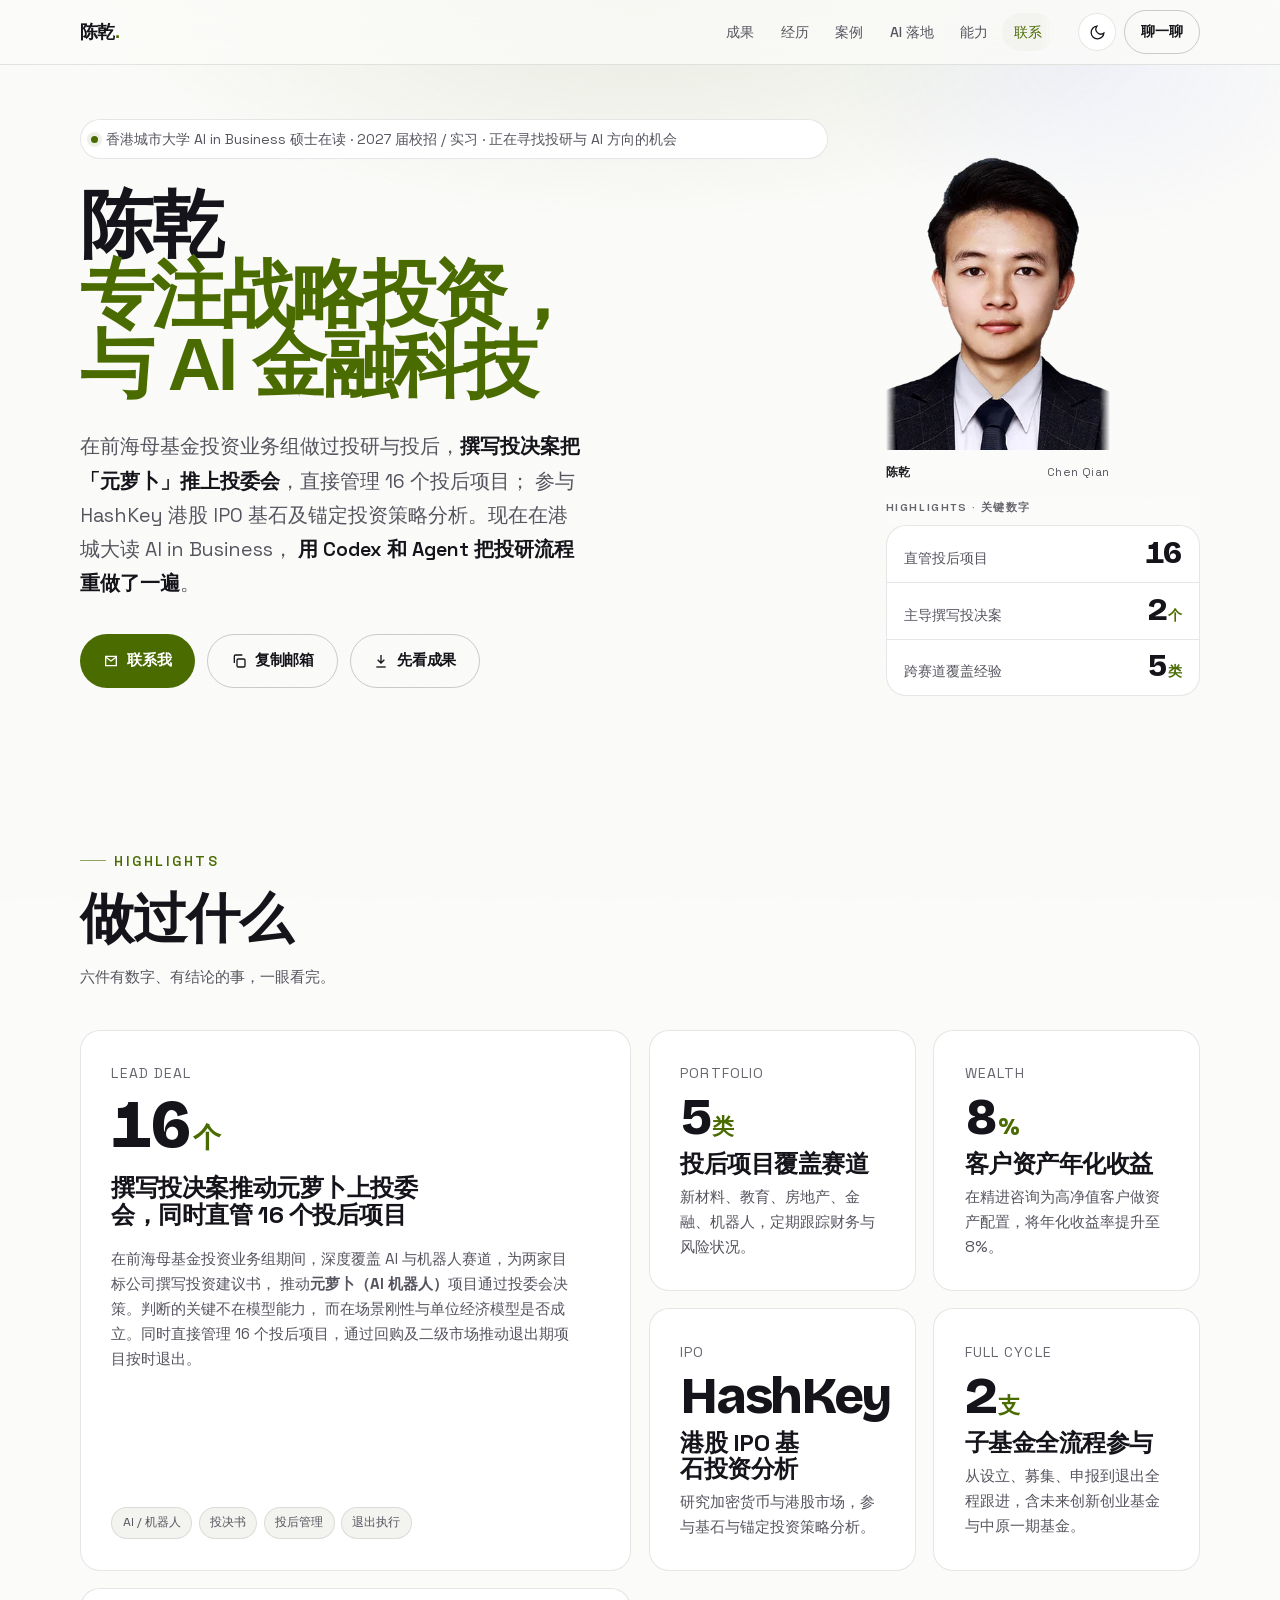
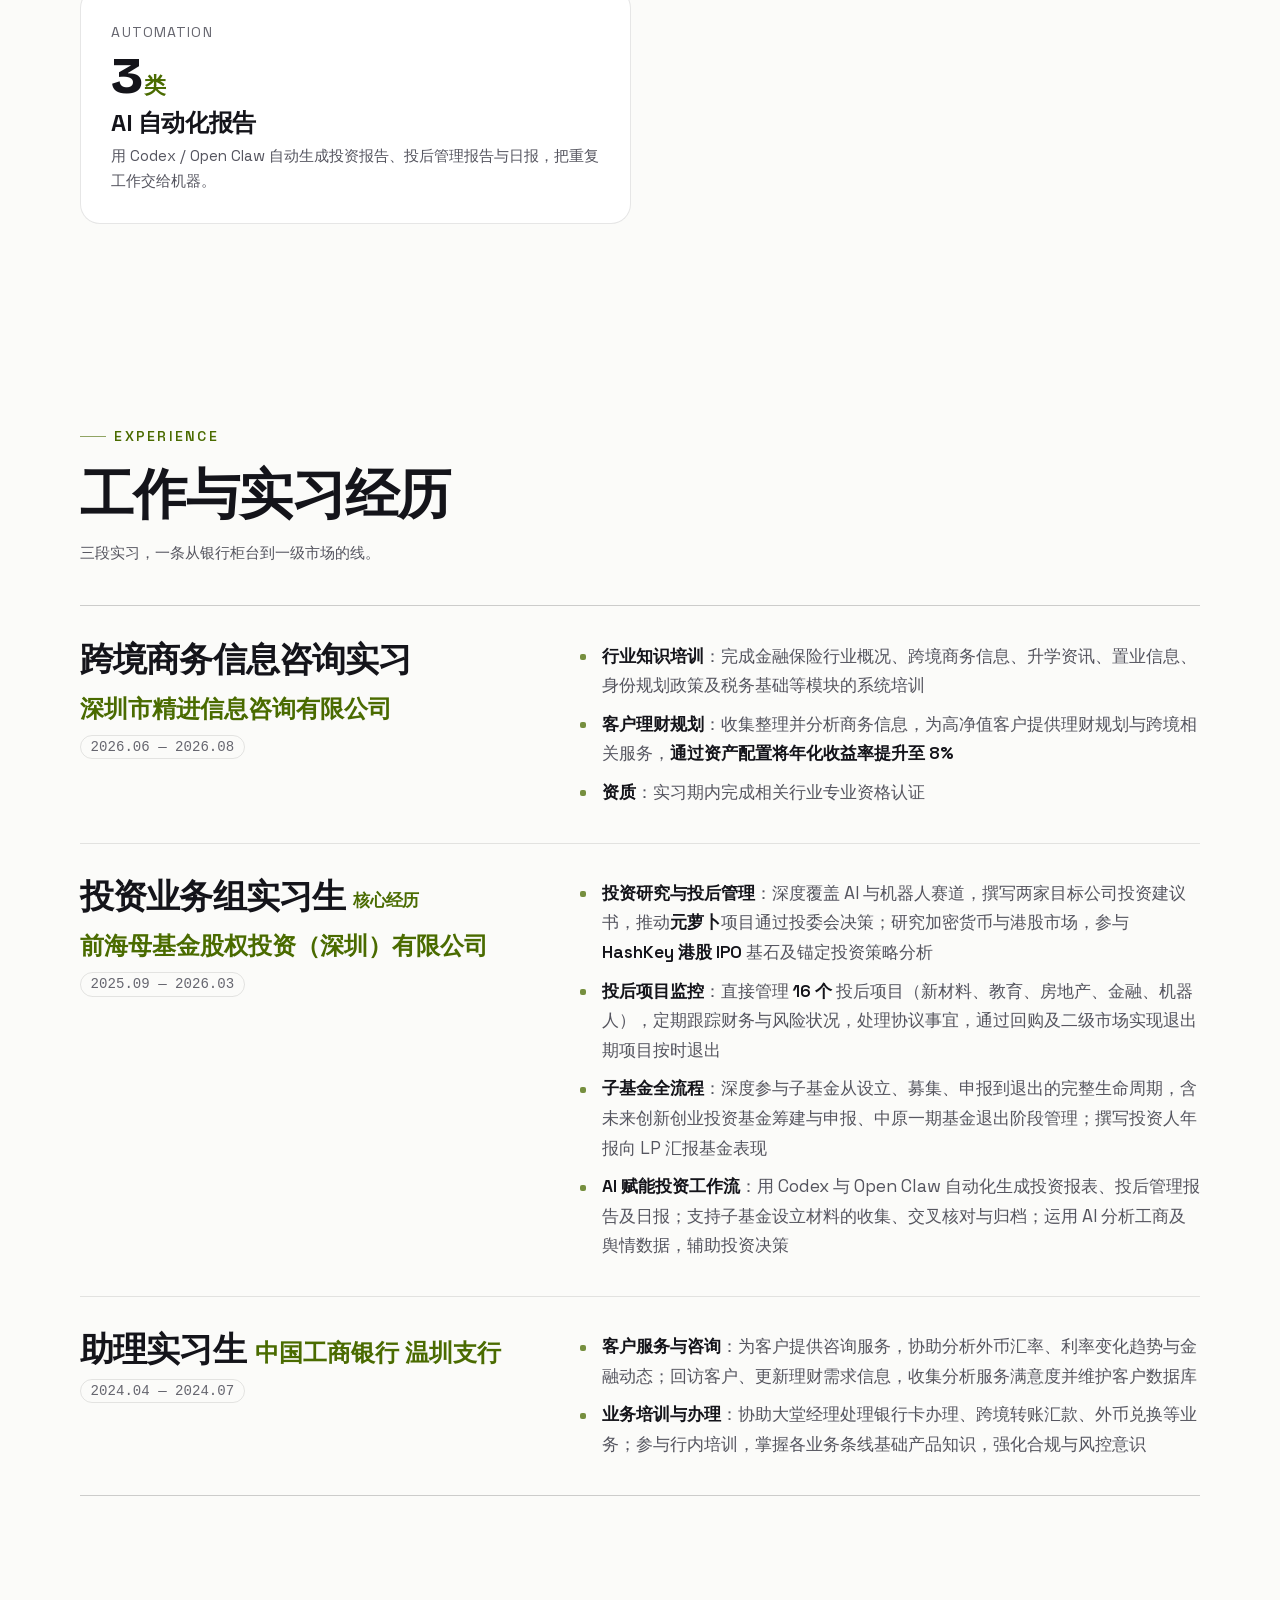
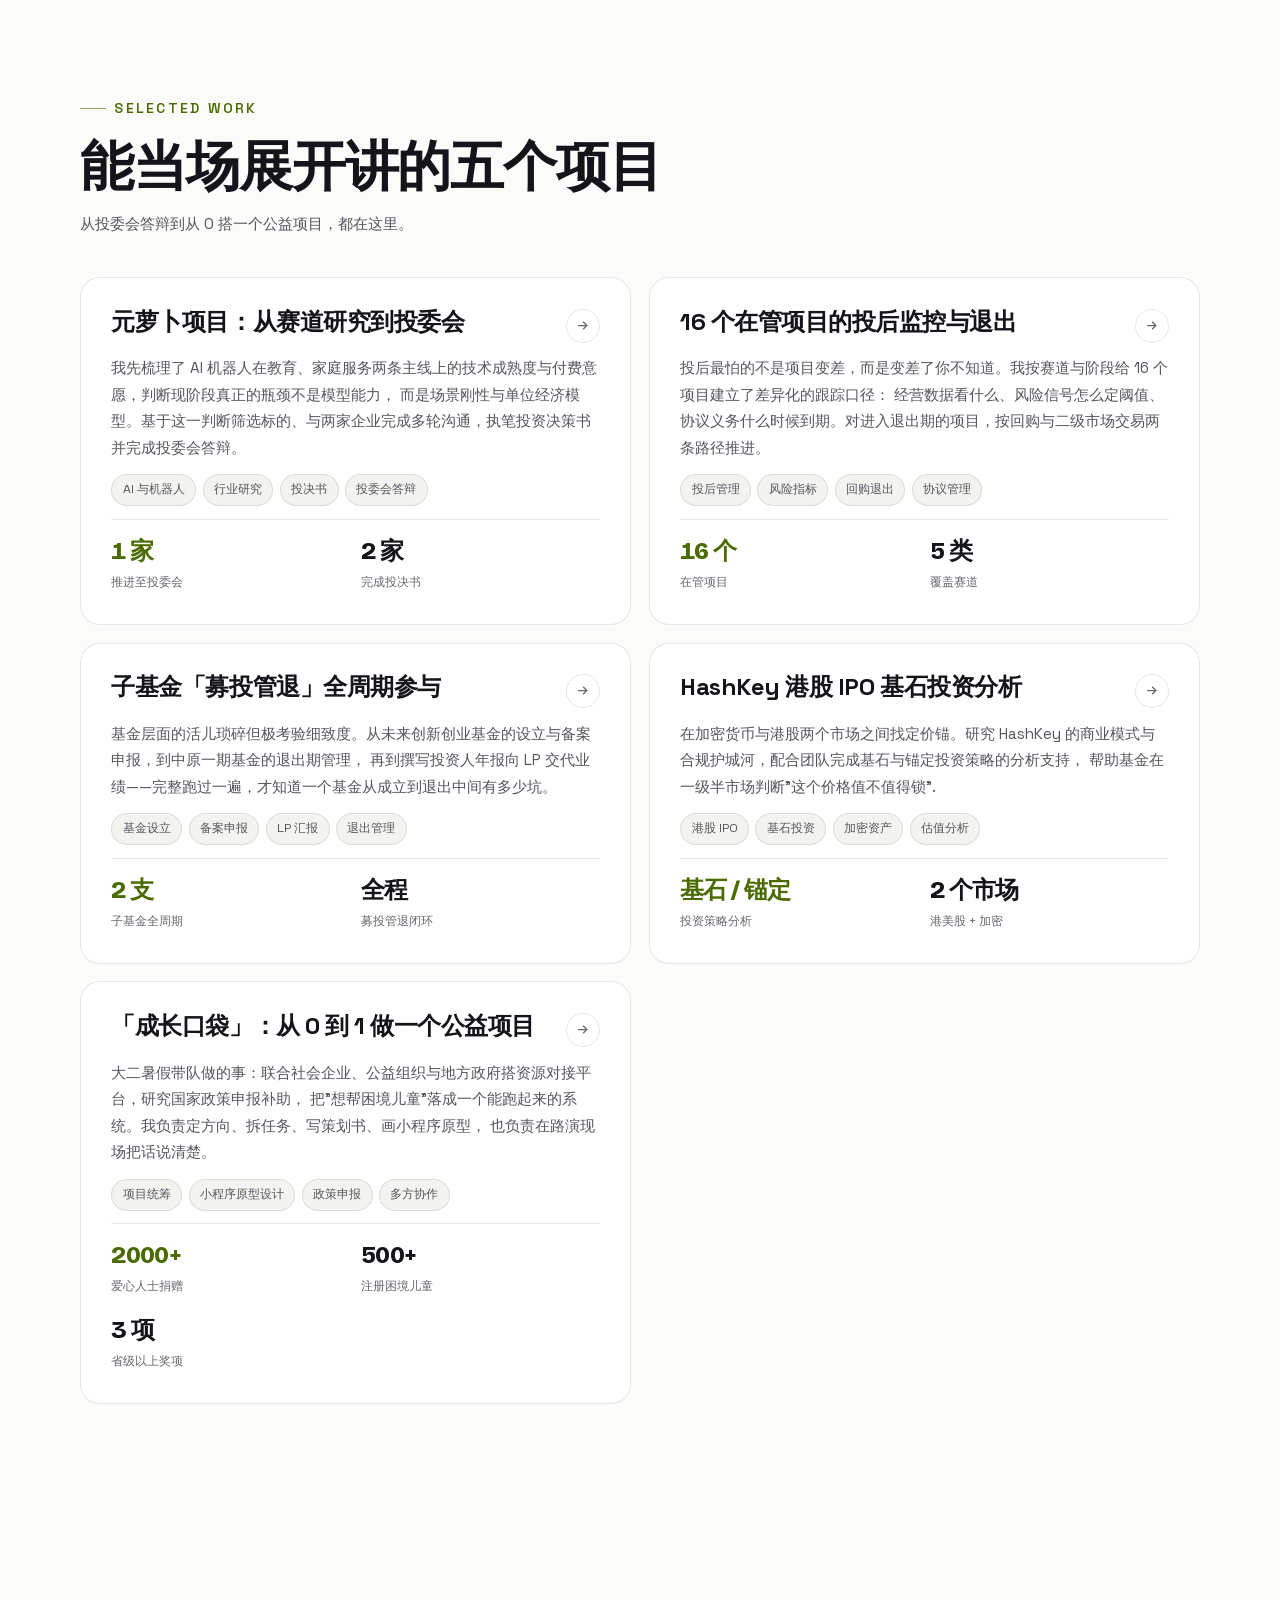
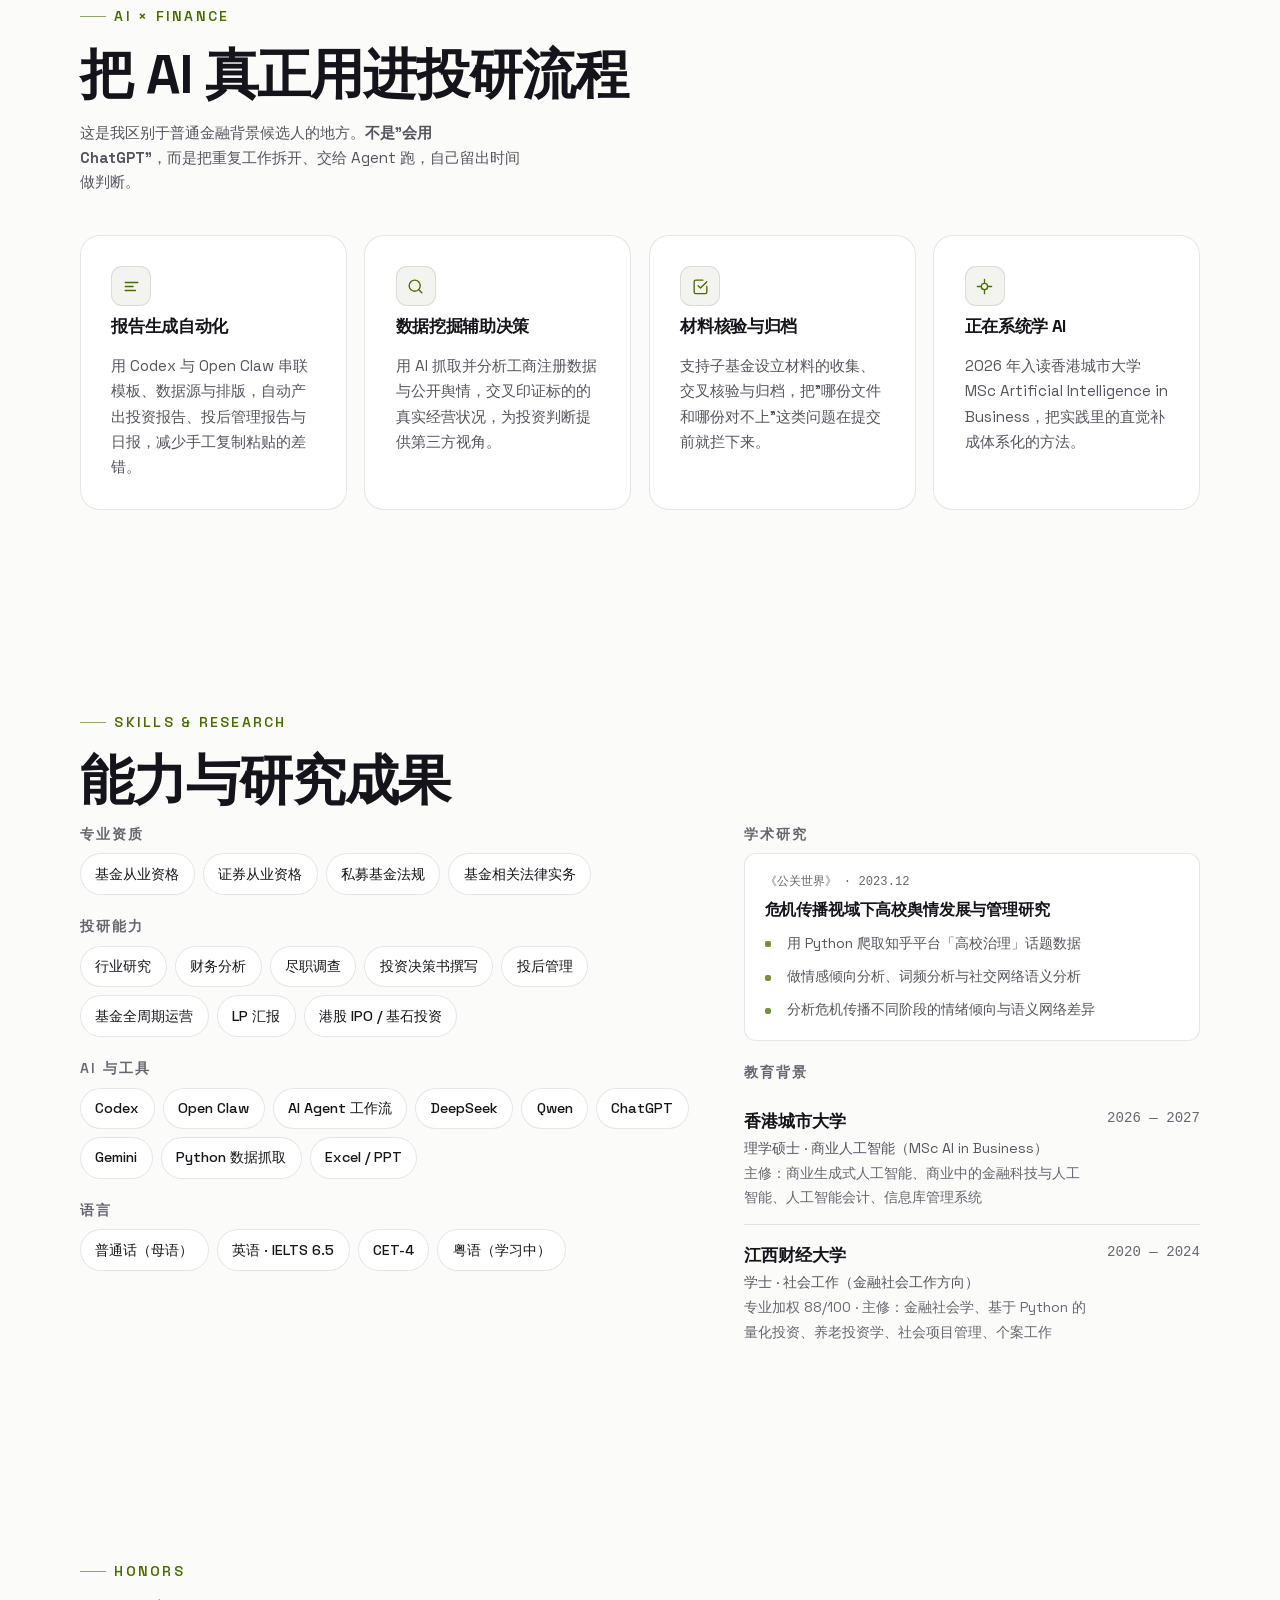
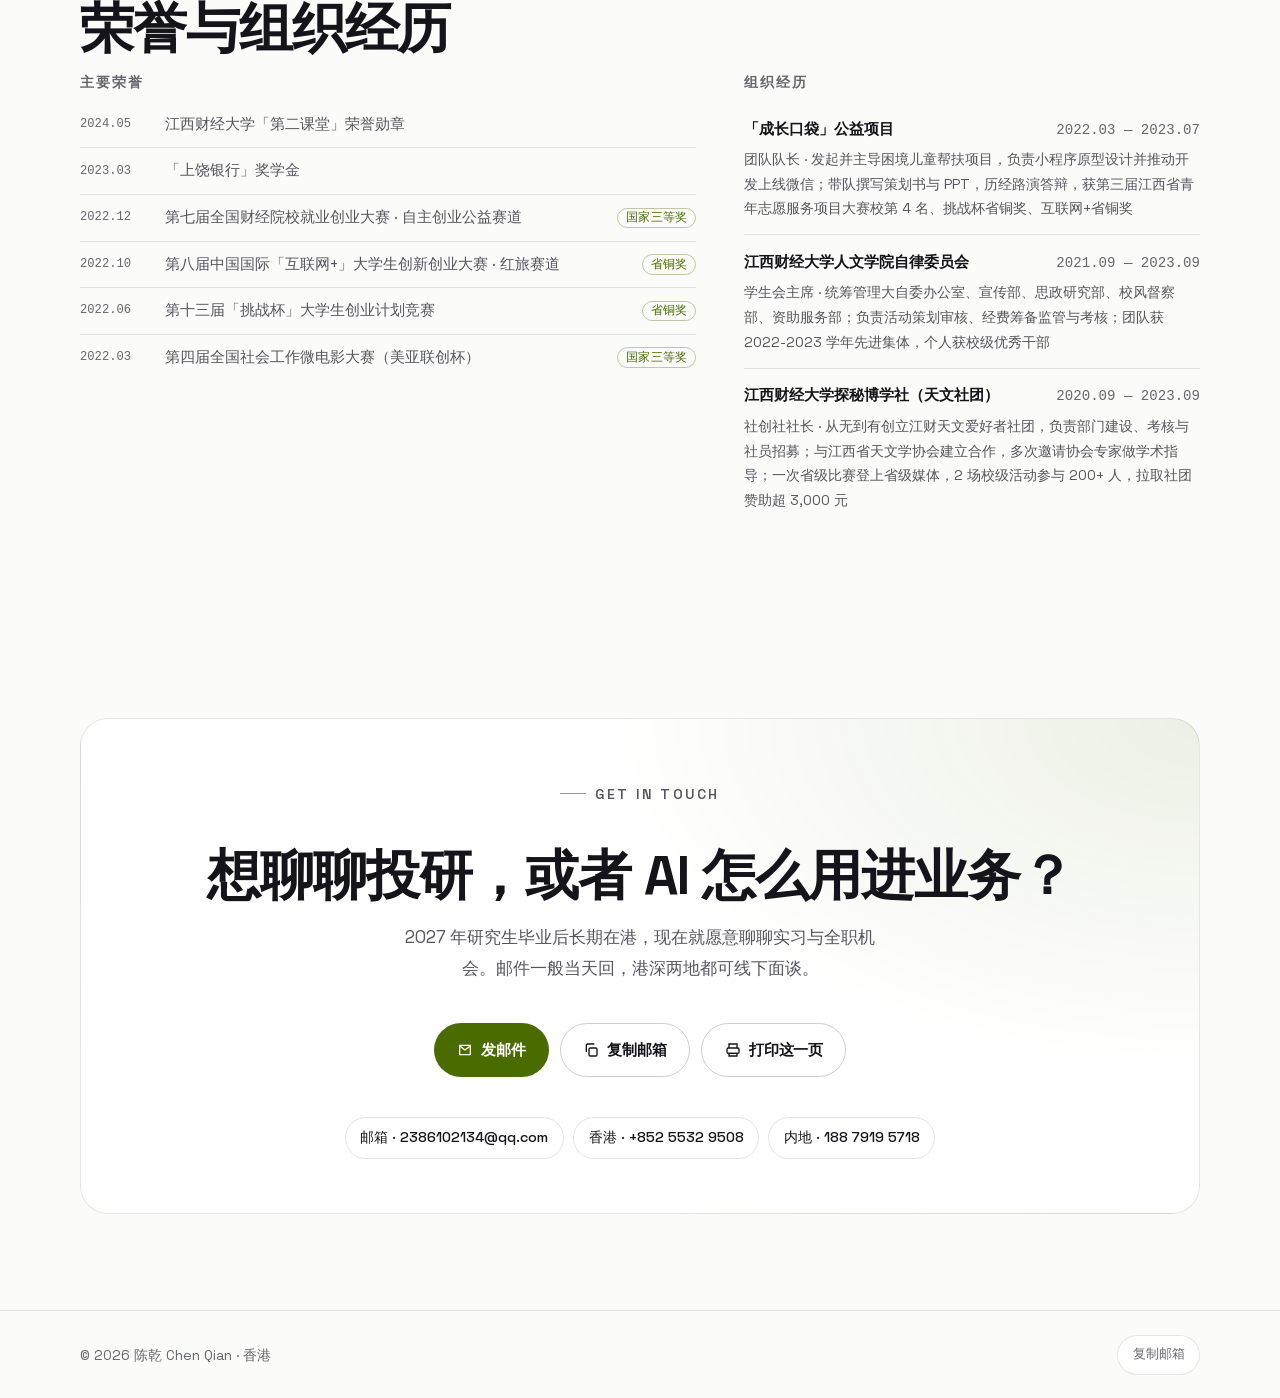
==== index.html @ ef3ace88 "feat: 陈乾个人主页首版上线" ====
<!DOCTYPE html>
<html lang="zh-CN" data-theme="dark">
<head>
<meta charset="UTF-8">
<meta name="viewport" content="width=device-width, initial-scale=1">

<!-- ✏️ 改这里：浏览器标签标题 + 微信/领英分享卡片文案 -->
<title>陈乾 · 战略投资 × AI 金融科技 | 校招/实习</title>
<meta name="description" content="港城大 AI in Business 硕士在读｜前海母基金投资业务组实习生：撰写投决案推动元萝卜上投委会，直管 16 个投后项目，参与 HashKey 港股 IPO 基石投资分析。用 AI 重构投研流程。">
<meta name="theme-color" content="#0a0a0c">
<meta name="author" content="Chen Qian">
<link rel="canonical" href="https://cq-cq2333.github.io/">

<meta property="og:type" content="profile">
<meta property="og:url" content="https://cq-cq2333.github.io/">
<meta property="og:title" content="陈乾 · 战略投资 × AI 金融科技">
<meta property="og:description" content="撰写投决案推动元萝卜上投委会，直管 16 个投后项目，参与 HashKey 港股 IPO 基石投资分析。港城大 AI in Business 硕士在读，2027 届校招。">
<meta property="og:image" content="https://cq-cq2333.github.io/assets/img/og-cover.jpg">
<meta property="og:image:width" content="1200">
<meta property="og:image:height" content="630">
<meta property="og:site_name" content="陈乾 · 个人主页">
<meta name="twitter:card" content="summary_large_image">

<link rel="icon" href="assets/img/favicon.svg" type="image/svg+xml">
<link rel="preload" href="assets/fonts/bricolage-var.woff2" as="font" type="font/woff2" crossorigin>
<link rel="stylesheet" href="assets/css/style.css">

<!-- 防主题闪烁：必须在样式加载前同步执行 -->
<script>
  (function () {
    try {
      var t = localStorage.getItem('theme');
      if (!t) t = window.matchMedia('(prefers-color-scheme: light)').matches ? 'light' : 'dark';
      document.documentElement.setAttribute('data-theme', t);
    } catch (e) {}
  })();
</script>
</head>
<body>

<a class="skip-link" href="#main">跳到主要内容</a>

<!-- ===================== 顶部导航 ===================== -->
<header class="nav">
  <div class="wrap nav-inner">
    <!-- ✏️ 左上角署名 -->
    <a class="brand" href="#top">陈乾<span>.</span></a>

    <nav class="nav-links" aria-label="页面导航">
      <a href="#results">成果</a>
      <a href="#experience">经历</a>
      <a href="#projects">案例</a>
      <a href="#ai">AI 落地</a>
      <a href="#skills">能力</a>
      <a href="#contact">联系</a>
    </nav>

    <div class="nav-actions">
      <button class="icon-btn no-print" id="theme-toggle" type="button" aria-label="切换深浅色主题">
        <svg viewBox="0 0 24 24" aria-hidden="true"><path d="M21 12.8A9 9 0 1111.2 3a7 7 0 009.8 9.8z"/></svg>
      </button>
      <a class="btn btn-ghost btn-sm no-print" href="#contact">聊一聊</a>
    </div>
  </div>
</header>

<main id="main">

  <!-- ===================== Hero 首屏 ===================== -->
  <section class="hero wrap" id="top">
    <!-- ✏️ 求职状态 -->
    <p class="hero-tag">
      <span class="dot" aria-hidden="true"></span>
      香港城市大学 AI in Business 硕士在读 · 2027 届校招 / 实习 · 正在寻找投研与 AI 方向的机会
    </p>

    <!-- ✏️ 手机上的圆形头像（桌面端隐藏，桌面端用右侧大图） -->
    <div class="hero-avatar" aria-hidden="true">
      <img src="assets/img/portrait/portrait-cutout-400.webp" alt="" width="76" height="115" decoding="async">
    </div>

    <!-- ✏️ 姓名 + 定位语 -->
    <h1>陈乾<br><span class="accent-line">专注战略投资，<br>与 AI 金融科技</span></h1>

    <!-- ✏️ 一句话定位：双线并投的核心叙事 -->
    <p class="hero-sub">
      在前海母基金投资业务组做过投研与投后，<strong>撰写投决案把「元萝卜」推上投委会</strong>，直接管理 16 个投后项目；
      参与 HashKey 港股 IPO 基石及锚定投资策略分析。现在在港城大读 AI in Business，
      <strong>用 Codex 和 Agent 把投研流程重做了一遍</strong>。
    </p>

    <div class="hero-cta">
      <a class="btn btn-primary" href="#contact">
        <svg viewBox="0 0 24 24" aria-hidden="true"><path d="M4 5h16v14H4z"/><path d="M4 6l8 6 8-6"/></svg>
        联系我
      </a>
      <button class="btn btn-ghost" type="button" data-copy="2386102134@qq.com">
        <svg viewBox="0 0 24 24" aria-hidden="true"><rect x="9" y="9" width="12" height="12" rx="2"/><path d="M5 15V5a2 2 0 012-2h10"/></svg>
        复制邮箱
      </button>
      <a class="btn btn-ghost no-print" href="#results">
        <svg viewBox="0 0 24 24" aria-hidden="true"><path d="M12 3v12M7 10l5 5 5-5"/><path d="M5 21h14"/></svg>
        先看成果
      </a>
    </div>

    <!-- ✏️ 右列：证件照 + 关键数字（桌面端独立成列） -->
    <aside class="hero-aside">

    <!-- ✏️ 证件照：换照片时替换 assets/img/portrait/ 下的同名文件即可 -->
    <figure class="hero-photo">
      <div class="portrait-card">
        <picture>
          <!-- 透明底版本（WebP，19–34 KB），在深色页面上自然融合 -->
          <source type="image/webp"
                  srcset="assets/img/portrait/portrait-cutout-400.webp 330w, assets/img/portrait/portrait-cutout-640.webp 528w"
                  sizes="(min-width: 1024px) 232px, 108px">
          <!-- 兜底：不支持 WebP 时用白底 JPG -->
          <img src="assets/img/portrait/portrait-400.jpg"
               sizes="(min-width: 1024px) 232px, 108px"
               width="330" height="500"
               alt="陈乾的证件照" fetchpriority="high" decoding="async">
        </picture>
        <figcaption class="portrait-cap">
          <b>陈乾</b><span>Chen Qian</span>
        </figcaption>
      </div>
    </figure>

    <!-- ✏️ 首屏三个数字：招聘方第一眼看到的东西 -->
    <div class="hero-stats">
      <p class="stats-head">Highlights · 关键数字</p>
      <div>
        <div class="stat-num"><span data-count="16">16</span></div>
        <p class="stat-label">直管投后项目</p>
      </div>
      <div>
        <div class="stat-num"><span data-count="2">2</span><span class="unit">个</span></div>
        <p class="stat-label">主导撰写投决案</p>
      </div>
      <div>
        <div class="stat-num"><span data-count="5">5</span><span class="unit">类</span></div>
        <p class="stat-label">跨赛道覆盖经验</p>
      </div>
    </div>
    </aside>

  </section>

  <!-- ===================== 成果速览 Bento ===================== -->
  <section class="section wrap" id="results">
    <p class="eyebrow">Highlights</p>
    <h2 class="section-title">做过什么</h2>
    <p class="section-lede">六件有数字、有结论的事，一眼看完。</p>

    <div class="bento">

      <!-- ✏️ 主推成果：大卡（占 2 列 2 行） -->
      <article class="card span-2 tall reveal">
        <p class="card-kicker">Lead Deal</p>
        <div class="card-num"><span data-count="16">16</span><span class="unit">个</span></div>
        <h3 class="card-title">撰写投决案推动元萝卜上投委会，同时直管 16 个投后项目</h3>
        <p class="card-text">
          在前海母基金投资业务组期间，深度覆盖 AI 与机器人赛道，为两家目标公司撰写投资建议书，
          推动<b>元萝卜（AI 机器人）</b>项目通过投委会决策。判断的关键不在模型能力，
          而在场景刚性与单位经济模型是否成立。同时直接管理 16 个投后项目，通过回购及二级市场推动退出期项目按时退出。
        </p>
        <div class="tags" style="margin-top:1rem">
          <span class="tag">AI / 机器人</span><span class="tag">投决书</span><span class="tag">投后管理</span><span class="tag">退出执行</span>
        </div>
      </article>

      <!-- ✏️ 其余成果卡，每张一个数字 + 一句结论 -->
      <article class="card reveal">
        <p class="card-kicker">Portfolio</p>
        <div class="card-num"><span data-count="5">5</span><span class="unit">类</span></div>
        <h3 class="card-title">投后项目覆盖赛道</h3>
        <p class="card-text">新材料、教育、房地产、金融、机器人，定期跟踪财务与风险状况。</p>
      </article>

      <article class="card reveal">
        <p class="card-kicker">Wealth</p>
        <div class="card-num"><span data-count="8">8</span><span class="unit">%</span></div>
        <h3 class="card-title">客户资产年化收益</h3>
        <p class="card-text">在精进咨询为高净值客户做资产配置，将年化收益率提升至 8%。</p>
      </article>

      <article class="card reveal">
        <p class="card-kicker">IPO</p>
        <div class="card-num">HashKey</div>
        <h3 class="card-title">港股 IPO 基石投资分析</h3>
        <p class="card-text">研究加密货币与港股市场，参与基石与锚定投资策略分析。</p>
      </article>

      <article class="card reveal">
        <p class="card-kicker">Full Cycle</p>
        <div class="card-num"><span data-count="2">2</span><span class="unit">支</span></div>
        <h3 class="card-title">子基金全流程参与</h3>
        <p class="card-text">从设立、募集、申报到退出全程跟进，含未来创新创业基金与中原一期基金。</p>
      </article>

      <article class="card reveal wide">
        <p class="card-kicker">Automation</p>
        <div class="card-num"><span data-count="3">3</span><span class="unit">类</span></div>
        <h3 class="card-title">AI 自动化报告</h3>
        <p class="card-text">用 Codex / Open Claw 自动生成投资报告、投后管理报告与日报，把重复工作交给机器。</p>
      </article>
    </div>
  </section>

  <!-- ===================== 工作经历 ===================== -->
  <section class="section wrap" id="experience">
    <p class="eyebrow">Experience</p>
    <h2 class="section-title">工作与实习经历</h2>
    <p class="section-lede">三段实习，一条从银行柜台到一级市场的线。</p>

    <div class="timeline">

      <!-- ✏️ 经历 1 -->
      <article class="job">
        <div class="job-head">
          <div class="job-meta">
            <h3 class="job-role">跨境商务信息咨询实习</h3>
            <span class="job-company">深圳市精进信息咨询有限公司</span>
          </div>
          <span class="job-date">2026.06 — 2026.08</span>
        </div>
        <ul class="job-list">
          <li><b>行业知识培训</b>：完成金融保险行业概况、跨境商务信息、升学资讯、置业信息、身份规划政策及税务基础等模块的系统培训</li>
          <li><b>客户理财规划</b>：收集整理并分析商务信息，为高净值客户提供理财规划与跨境相关服务，<b>通过资产配置将年化收益率提升至 8%</b></li>
          <li><b>资质</b>：实习期内完成相关行业专业资格认证</li>
        </ul>
      </article>

      <!-- ✏️ 经历 2（核心） -->
      <article class="job">
        <div class="job-head">
          <div class="job-meta">
            <h3 class="job-role">投资业务组实习生 <span style="font-size:.5em;color:var(--accent);vertical-align:middle">核心经历</span></h3>
            <span class="job-company">前海母基金股权投资（深圳）有限公司</span>
          </div>
          <span class="job-date">2025.09 — 2026.03</span>
        </div>
        <ul class="job-list">
          <li><b>投资研究与投后管理</b>：深度覆盖 AI 与机器人赛道，撰写两家目标公司投资建议书，推动<b>元萝卜</b>项目通过投委会决策；研究加密货币与港股市场，参与 <b>HashKey 港股 IPO</b> 基石及锚定投资策略分析</li>
          <li><b>投后项目监控</b>：直接管理 <b>16 个</b> 投后项目（新材料、教育、房地产、金融、机器人），定期跟踪财务与风险状况，处理协议事宜，通过回购及二级市场实现退出期项目按时退出</li>
          <li><b>子基金全流程</b>：深度参与子基金从设立、募集、申报到退出的完整生命周期，含未来创新创业投资基金筹建与申报、中原一期基金退出阶段管理；撰写投资人年报向 LP 汇报基金表现</li>
          <li><b>AI 赋能投资工作流</b>：用 Codex 与 Open Claw 自动化生成投资报表、投后管理报告及日报；支持子基金设立材料的收集、交叉核对与归档；运用 AI 分析工商及舆情数据，辅助投资决策</li>
        </ul>
      </article>

      <!-- ✏️ 经历 3 -->
      <article class="job">
        <div class="job-head">
          <div class="job-meta">
            <h3 class="job-role">助理实习生</h3>
            <span class="job-company">中国工商银行 温圳支行</span>
          </div>
          <span class="job-date">2024.04 — 2024.07</span>
        </div>
        <ul class="job-list">
          <li><b>客户服务与咨询</b>：为客户提供咨询服务，协助分析外币汇率、利率变化趋势与金融动态；回访客户、更新理财需求信息，收集分析服务满意度并维护客户数据库</li>
          <li><b>业务培训与办理</b>：协助大堂经理处理银行卡办理、跨境转账汇款、外币兑换等业务；参与行内培训，掌握各业务条线基础产品知识，强化合规与风控意识</li>
        </ul>
      </article>

    </div>
  </section>

  <!-- ===================== 精选案例 ===================== -->
  <section class="section wrap" id="projects">
    <p class="eyebrow">Selected Work</p>
    <h2 class="section-title">能当场展开讲的五个项目</h2>
    <p class="section-lede">从投委会答辩到从 0 搭一个公益项目，都在这里。</p>

    <div class="projects">

      <!-- ✏️ 案例 1 -->
      <article class="card project reveal">
        <div class="project-head">
          <h3 class="project-title">元萝卜项目：从赛道研究到投委会</h3>
          <span class="project-arrow" aria-hidden="true"><svg viewBox="0 0 24 24" width="15" height="15" fill="none" stroke="currentColor" stroke-width="2"><path d="M5 12h14M13 6l6 6-6 6"/></svg></span>
        </div>
        <p class="project-desc">
          我先梳理了 AI 机器人在教育、家庭服务两条主线上的技术成熟度与付费意愿，判断现阶段真正的瓶颈不是模型能力，
          而是场景刚性与单位经济模型。基于这一判断筛选标的、与两家企业完成多轮沟通，执笔投资决策书并完成投委会答辩。
        </p>
        <div class="tags">
          <span class="tag">AI 与机器人</span><span class="tag">行业研究</span><span class="tag">投决书</span><span class="tag">投委会答辩</span>
        </div>
        <div class="metrics">
          <div><div class="metric-val up">1 家</div><div class="metric-key">推进至投委会</div></div>
          <div><div class="metric-val">2 家</div><div class="metric-key">完成投决书</div></div>
        </div>
      </article>

      <!-- ✏️ 案例 2 -->
      <article class="card project reveal">
        <div class="project-head">
          <h3 class="project-title">16 个在管项目的投后监控与退出</h3>
          <span class="project-arrow" aria-hidden="true"><svg viewBox="0 0 24 24" width="15" height="15" fill="none" stroke="currentColor" stroke-width="2"><path d="M5 12h14M13 6l6 6-6 6"/></svg></span>
        </div>
        <p class="project-desc">
          投后最怕的不是项目变差，而是变差了你不知道。我按赛道与阶段给 16 个项目建立了差异化的跟踪口径：
          经营数据看什么、风险信号怎么定阈值、协议义务什么时候到期。对进入退出期的项目，按回购与二级市场交易两条路径推进。
        </p>
        <div class="tags">
          <span class="tag">投后管理</span><span class="tag">风险指标</span><span class="tag">回购退出</span><span class="tag">协议管理</span>
        </div>
        <div class="metrics">
          <div><div class="metric-val up">16 个</div><div class="metric-key">在管项目</div></div>
          <div><div class="metric-val">5 类</div><div class="metric-key">覆盖赛道</div></div>
        </div>
      </article>

      <!-- ✏️ 案例 3 -->
      <article class="card project reveal">
        <div class="project-head">
          <h3 class="project-title">子基金「募投管退」全周期参与</h3>
          <span class="project-arrow" aria-hidden="true"><svg viewBox="0 0 24 24" width="15" height="15" fill="none" stroke="currentColor" stroke-width="2"><path d="M5 12h14M13 6l6 6-6 6"/></svg></span>
        </div>
        <p class="project-desc">
          基金层面的活儿琐碎但极考验细致度。从未来创新创业基金的设立与备案申报，到中原一期基金的退出期管理，
          再到撰写投资人年报向 LP 交代业绩——完整跑过一遍，才知道一个基金从成立到退出中间有多少坑。
        </p>
        <div class="tags">
          <span class="tag">基金设立</span><span class="tag">备案申报</span><span class="tag">LP 汇报</span><span class="tag">退出管理</span>
        </div>
        <div class="metrics">
          <div><div class="metric-val up">2 支</div><div class="metric-key">子基金全周期</div></div>
          <div><div class="metric-val">全程</div><div class="metric-key">募投管退闭环</div></div>
        </div>
      </article>

      <!-- ✏️ 案例 4 -->
      <article class="card project reveal">
        <div class="project-head">
          <h3 class="project-title">HashKey 港股 IPO 基石投资分析</h3>
          <span class="project-arrow" aria-hidden="true"><svg viewBox="0 0 24 24" width="15" height="15" fill="none" stroke="currentColor" stroke-width="2"><path d="M5 12h14M13 6l6 6-6 6"/></svg></span>
        </div>
        <p class="project-desc">
          在加密货币与港股两个市场之间找定价锚。研究 HashKey 的商业模式与合规护城河，配合团队完成基石与锚定投资策略的分析支持，
          帮助基金在一级半市场判断"这个价格值不值得锁".
        </p>
        <div class="tags">
          <span class="tag">港股 IPO</span><span class="tag">基石投资</span><span class="tag">加密资产</span><span class="tag">估值分析</span>
        </div>
        <div class="metrics">
          <div><div class="metric-val up">基石 / 锚定</div><div class="metric-key">投资策略分析</div></div>
          <div><div class="metric-val">2 个市场</div><div class="metric-key">港美股 + 加密</div></div>
        </div>
      </article>

      <!-- ✏️ 案例 5（公益项目：证明从 0 到 1 的推动力） -->
      <article class="card project reveal">
        <div class="project-head">
          <h3 class="project-title">「成长口袋」：从 0 到 1 做一个公益项目</h3>
          <span class="project-arrow" aria-hidden="true"><svg viewBox="0 0 24 24" width="15" height="15" fill="none" stroke="currentColor" stroke-width="2"><path d="M5 12h14M13 6l6 6-6 6"/></svg></span>
        </div>
        <p class="project-desc">
          大二暑假带队做的事：联合社会企业、公益组织与地方政府搭资源对接平台，研究国家政策申报补助，
          把"想帮困境儿童"落成一个能跑起来的系统。我负责定方向、拆任务、写策划书、画小程序原型，
          也负责在路演现场把话说清楚。
        </p>
        <div class="tags">
          <span class="tag">项目统筹</span><span class="tag">小程序原型设计</span><span class="tag">政策申报</span><span class="tag">多方协作</span>
        </div>
        <div class="metrics">
          <div><div class="metric-val up">2000+</div><div class="metric-key">爱心人士捐赠</div></div>
          <div><div class="metric-val">500+</div><div class="metric-key">注册困境儿童</div></div>
          <div><div class="metric-val">3 项</div><div class="metric-key">省级以上奖项</div></div>
        </div>
      </article>

    </div>
  </section>

  <!-- ===================== AI 落地（差异化模块） ===================== -->
  <section class="section wrap" id="ai">
    <p class="eyebrow">AI × Finance</p>
    <h2 class="section-title">把 AI 真正用进投研流程</h2>
    <p class="section-lede">
      这是我区别于普通金融背景候选人的地方。<b>不是"会用 ChatGPT"</b>，而是把重复工作拆开、交给 Agent 跑，自己留出时间做判断。
    </p>

    <div class="ai-grid">
      <article class="card reveal ai-card">
        <div class="ai-icon" aria-hidden="true">
          <svg viewBox="0 0 24 24"><path d="M4 7h16M4 12h10M4 17h13"/></svg>
        </div>
        <h3 class="card-title">报告生成自动化</h3>
        <p class="card-text">用 Codex 与 Open Claw 串联模板、数据源与排版，自动产出投资报告、投后管理报告与日报，减少手工复制粘贴的差错。</p>
      </article>

      <article class="card reveal ai-card">
        <div class="ai-icon" aria-hidden="true">
          <svg viewBox="0 0 24 24"><circle cx="11" cy="11" r="7"/><path d="M20 20l-3.5-3.5"/></svg>
        </div>
        <h3 class="card-title">数据挖掘辅助决策</h3>
        <p class="card-text">用 AI 抓取并分析工商注册数据与公开舆情，交叉印证标的的真实经营状况，为投资判断提供第三方视角。</p>
      </article>

      <article class="card reveal ai-card">
        <div class="ai-icon" aria-hidden="true">
          <svg viewBox="0 0 24 24"><path d="M9 11l3 3 8-8"/><path d="M20 12v7a2 2 0 01-2 2H6a2 2 0 01-2-2V6a2 2 0 012-2h9"/></svg>
        </div>
        <h3 class="card-title">材料核验与归档</h3>
        <p class="card-text">支持子基金设立材料的收集、交叉核验与归档，把"哪份文件和哪份对不上"这类问题在提交前就拦下来。</p>
      </article>

      <article class="card reveal ai-card">
        <div class="ai-icon" aria-hidden="true">
          <svg viewBox="0 0 24 24"><path d="M12 3v4M12 17v4M3 12h4M17 12h4"/><circle cx="12" cy="12" r="4"/></svg>
        </div>
        <h3 class="card-title">正在系统学 AI</h3>
        <p class="card-text">2026 年入读香港城市大学 MSc Artificial Intelligence in Business，把实践里的直觉补成体系化的方法。</p>
      </article>
    </div>
  </section>

  <!-- ===================== 学术研究与能力 ===================== -->
  <section class="section wrap" id="skills">
    <p class="eyebrow">Skills &amp; Research</p>
    <h2 class="section-title">能力与研究成果</h2>

    <div class="two-col">
      <div>
        <div class="skill-group">
          <h3>专业资质</h3>
          <div class="skill-pills">
            <span class="pill">基金从业资格</span>
            <span class="pill">证券从业资格</span>
            <span class="pill">私募基金法规</span>
            <span class="pill">基金相关法律实务</span>
          </div>
        </div>

        <div class="skill-group">
          <h3>投研能力</h3>
          <div class="skill-pills">
            <span class="pill">行业研究</span>
            <span class="pill">财务分析</span>
            <span class="pill">尽职调查</span>
            <span class="pill">投资决策书撰写</span>
            <span class="pill">投后管理</span>
            <span class="pill">基金全周期运营</span>
            <span class="pill">LP 汇报</span>
            <span class="pill">港股 IPO / 基石投资</span>
          </div>
        </div>

        <div class="skill-group">
          <h3>AI 与工具</h3>
          <div class="skill-pills">
            <span class="pill">Codex</span>
            <span class="pill">Open Claw</span>
            <span class="pill">AI Agent 工作流</span>
            <span class="pill">DeepSeek</span>
            <span class="pill">Qwen</span>
            <span class="pill">ChatGPT</span>
            <span class="pill">Gemini</span>
            <span class="pill">Python 数据抓取</span>
            <span class="pill">Excel / PPT</span>
          </div>
        </div>

        <div class="skill-group">
          <h3>语言</h3>
          <div class="skill-pills">
            <span class="pill">普通话（母语）</span>
            <span class="pill">英语 · IELTS 6.5</span>
            <span class="pill">CET-4</span>
            <span class="pill">粤语（学习中）</span>
          </div>
        </div>
      </div>

      <div>
        <div class="skill-group">
          <h3>学术研究</h3>
          <article class="paper">
            <p class="paper-meta">《公关世界》 · 2023.12</p>
            <h4 class="paper-title">危机传播视域下高校舆情发展与管理研究</h4>
            <ul class="job-list" style="margin-top:.6rem">
              <li>用 Python 爬取知乎平台「高校治理」话题数据</li>
              <li>做情感倾向分析、词频分析与社交网络语义分析</li>
              <li>分析危机传播不同阶段的情绪倾向与语义网络差异</li>
            </ul>
          </article>
        </div>

        <div class="skill-group">
          <h3>教育背景</h3>
          <div class="edu-item">
            <div>
              <div class="edu-main">香港城市大学</div>
              <div class="edu-sub">理学硕士 · 商业人工智能（MSc AI in Business）<br><span style="color:var(--text-faint)">主修：商业生成式人工智能、商业中的金融科技与人工智能、人工智能会计、信息库管理系统</span></div>
            </div>
            <span class="edu-year">2026 — 2027</span>
          </div>
          <div class="edu-item">
            <div>
              <div class="edu-main">江西财经大学</div>
              <div class="edu-sub">学士 · 社会工作（金融社会工作方向）<br><span style="color:var(--text-faint)">专业加权 88/100 · 主修：金融社会学、基于 Python 的量化投资、养老投资学、社会项目管理、个案工作</span></div>
            </div>
            <span class="edu-year">2020 — 2024</span>
          </div>
        </div>
      </div>
    </div>
  </section>

  <!-- ===================== 荣誉与校园 ===================== -->
  <section class="section wrap" id="honors">
    <p class="eyebrow">Honors</p>
    <h2 class="section-title">荣誉与组织经历</h2>

    <div class="two-col">
      <div>
        <div class="skill-group">
          <h3>主要荣誉</h3>
          <ul class="honor-list">
            <li><span class="honor-date">2024.05</span><span class="honor-name">江西财经大学「第二课堂」荣誉勋章</span></li>
            <li><span class="honor-date">2023.03</span><span class="honor-name">「上饶银行」奖学金</span></li>
            <li><span class="honor-date">2022.12</span><span class="honor-name">第七届全国财经院校就业创业大赛 · 自主创业公益赛道</span><span class="honor-award">国家三等奖</span></li>
            <li><span class="honor-date">2022.10</span><span class="honor-name">第八届中国国际「互联网+」大学生创新创业大赛 · 红旅赛道</span><span class="honor-award">省铜奖</span></li>
            <li><span class="honor-date">2022.06</span><span class="honor-name">第十三届「挑战杯」大学生创业计划竞赛</span><span class="honor-award">省铜奖</span></li>
            <li><span class="honor-date">2022.03</span><span class="honor-name">第四届全国社会工作微电影大赛（美亚联创杯）</span><span class="honor-award">国家三等奖</span></li>
          </ul>
        </div>
      </div>

      <div>
        <div class="skill-group">
          <h3>组织经历</h3>
          <div class="org">
            <div class="org-head"><b>「成长口袋」公益项目</b><span class="edu-year">2022.03 — 2023.07</span></div>
            <p class="edu-sub">团队队长 · 发起并主导困境儿童帮扶项目，负责小程序原型设计并推动开发上线微信；带队撰写策划书与 PPT，历经路演答辩，获第三届江西省青年志愿服务项目大赛校第 4 名、挑战杯省铜奖、互联网+省铜奖</p>
          </div>
          <div class="org">
            <div class="org-head"><b>江西财经大学人文学院自律委员会</b><span class="edu-year">2021.09 — 2023.09</span></div>
            <p class="edu-sub">学生会主席 · 统筹管理大自委办公室、宣传部、思政研究部、校风督察部、资助服务部；负责活动策划审核、经费筹备监管与考核；团队获 2022-2023 学年先进集体，个人获校级优秀干部</p>
          </div>
          <div class="org">
            <div class="org-head"><b>江西财经大学探秘博学社（天文社团）</b><span class="edu-year">2020.09 — 2023.09</span></div>
            <p class="edu-sub">社创社社长 · 从无到有创立江财天文爱好者社团，负责部门建设、考核与社员招募；与江西省天文学协会建立合作，多次邀请协会专家做学术指导；一次省级比赛登上省级媒体，2 场校级活动参与 200+ 人，拉取社团赞助超 3,000 元</p>
          </div>
        </div>
      </div>
    </div>
  </section>

  <!-- ===================== 联系 ===================== -->
  <section class="section wrap" id="contact">
    <div class="contact-card reveal">
      <p class="eyebrow" style="justify-content:center">Get in touch</p>
      <h2>想聊聊投研，或者 AI 怎么用进业务？</h2>
      <p>2027 年研究生毕业后长期在港，现在就愿意聊聊实习与全职机会。邮件一般当天回，港深两地都可线下面谈。</p>

      <div class="contact-actions">
        <a class="btn btn-primary" href="mailto:2386102134@qq.com?subject=%E7%9C%8B%E4%BA%86%E4%BD%A0%E7%9A%84%E4%B8%AA%E4%BA%BA%E4%B8%BB%E9%A1%B5">
          <svg viewBox="0 0 24 24" aria-hidden="true"><path d="M4 5h16v14H4z"/><path d="M4 6l8 6 8-6"/></svg>
          发邮件
        </a>
        <button class="btn btn-ghost" type="button" data-copy="2386102134@qq.com">
          <svg viewBox="0 0 24 24" aria-hidden="true"><rect x="9" y="9" width="12" height="12" rx="2"/><path d="M5 15V5a2 2 0 012-2h10"/></svg>
          复制邮箱
        </button>
        <a class="btn btn-ghost no-print" href="#top" onclick="window.print();return false;">
          <svg viewBox="0 0 24 24" aria-hidden="true"><path d="M6 9V3h12v6"/><rect x="3" y="9" width="18" height="8" rx="2"/><path d="M6 17h12v4H6z"/></svg>
          打印这一页
        </a>
      </div>

      <!-- ✏️ 联系方式：点击即可复制 -->
      <div class="copy-row">
        <button class="pill copy-pill" type="button" data-copy="2386102134@qq.com">
          邮箱 · 2386102134@qq.com
        </button>
        <button class="pill copy-pill" type="button" data-copy="+852 5532 9508">
          香港 · +852 5532 9508
        </button>
        <button class="pill copy-pill" type="button" data-copy="18879195718">
          内地 · 188 7919 5718
        </button>
      </div>
    </div>
  </section>

</main>

<!-- ===================== Footer ===================== -->
<footer class="footer">
  <div class="wrap footer-inner">
    <p>© <span id="year">2026</span> 陈乾 Chen Qian · 香港</p>
    <p class="no-print">
      <button class="pill" type="button" data-copy="2386102134@qq.com" style="font-size:.82rem">复制邮箱</button>
    </p>
  </div>
</footer>

<div class="toast" id="toast" role="status" aria-live="polite"></div>

<script src="assets/js/main.js" defer></script>
</body>
</html>
---- assets/css/style.css ----
/* ==========================================================================
   设计系统 · 暗色先锋 Bento
   改主题色只改 :root 里的 --accent 一行即可全站生效
   ========================================================================== */

/* ---------- 1. 自托管可变字体（零外部请求，国内可直连） ---------- */
@font-face {
  font-family: 'Space Grotesk VF';
  src: url('../fonts/space-grotesk-var.woff2') format('woff2-variations'),
       url('../fonts/space-grotesk-var.woff2') format('woff2');
  font-weight: 300 700;
  font-style: normal;
  font-display: swap;
  unicode-range: U+0000-00FF, U+0131, U+0152-0153, U+02BB-02BC, U+02C6, U+02DA,
    U+02DC, U+2000-206F, U+20AC, U+2122, U+2191, U+2193, U+2212, U+2215, U+FEFF, U+FFFD;
}
@font-face {
  font-family: 'Bricolage VF';
  src: url('../fonts/bricolage-var.woff2') format('woff2-variations'),
       url('../fonts/bricolage-var.woff2') format('woff2');
  font-weight: 200 800;
  font-style: normal;
  font-display: swap;
  unicode-range: U+0000-00FF, U+0131, U+0152-0153, U+02BB-02BC, U+02C6, U+02DA,
    U+02DC, U+2000-206F, U+20AC, U+2122, U+2191, U+2193, U+2212, U+2215, U+FEFF, U+FFFD;
}

/* ---------- 2. 设计 tokens ---------- */
:root {
  /* 字体：英文/数字走可变字体，中文走系统栈（0 请求、不牺牲 LCP） */
  --font-zh: 'PingFang SC', 'HarmonyOS Sans SC', 'Microsoft YaHei', 'Source Han Sans SC',
    'Noto Sans CJK SC', 'Hiragino Sans GB', sans-serif;
  --font-sans: 'Space Grotesk VF', var(--font-zh), sans-serif;
  --font-display: 'Bricolage VF', 'Space Grotesk VF', var(--font-zh), sans-serif;
  --font-mono: 'SF Mono', 'JetBrains Mono', ui-monospace, Menlo, monospace;

  /* 节奏 */
  --step--1: clamp(0.82rem, 0.8rem + 0.1vw, 0.9rem);
  --step-0: clamp(1rem, 0.96rem + 0.2vw, 1.09rem);
  --step-1: clamp(1.2rem, 1.1rem + 0.5vw, 1.5rem);
  --step-2: clamp(1.5rem, 1.3rem + 1vw, 2.2rem);
  --step-3: clamp(2rem, 1.5rem + 2.4vw, 3.4rem);
  --step-hero: clamp(2.3rem, 0.9rem + 5.6vw, 4.6rem);

  --space-1: 0.5rem;  --space-2: 1rem;   --space-3: 1.5rem;
  --space-4: 2.5rem;  --space-5: 4rem;   --space-6: 6rem;
  --radius: 20px;  --radius-sm: 12px;
  --maxw: 1200px;
}

/* 暗色（默认） */
:root,
:root[data-theme='dark'] {
  color-scheme: dark;
  --bg: #0a0a0c;
  --bg-elev: #121216;
  --bg-elev-2: #17171d;
  --line: rgba(255, 255, 255, 0.09);
  --line-strong: rgba(255, 255, 255, 0.16);
  --text: #ececf1;
  --text-dim: #a2a2b0;
  --text-faint: #9393a3;
  --accent: #d7ff3e;      /* ✏️ 改主题色只改这一行 */
  --accent-2: #7b8cff;
  --accent-ink: #0a0a0c;  /* accent 背景上的文字色 */
  --glow: rgba(215, 255, 62, 0.14);
  --noise-opacity: 0.035;
}

/* 亮色 */
:root[data-theme='light'] {
  color-scheme: light;
  --bg: #fbfbf9;
  --bg-elev: #ffffff;
  --bg-elev-2: #f3f3ef;
  --line: rgba(10, 10, 12, 0.1);
  --line-strong: rgba(10, 10, 12, 0.2);
  --text: #14141a;
  --text-dim: #55555f;
  --text-faint: #66666f;
  --accent: #4a6b00;
  --accent-2: #2f47d6;
  --accent-ink: #ffffff;
  --glow: rgba(74, 107, 0, 0.1);
  --noise-opacity: 0.02;
}

/* ---------- 3. Reset & base ---------- */
*, *::before, *::after { box-sizing: border-box; }
* { margin: 0; }
html { -webkit-text-size-adjust: 100%; scroll-behavior: smooth; overflow-x: clip; }
@media (prefers-reduced-motion: reduce) { html { scroll-behavior: auto; } }

body {
  background: var(--bg);
  color: var(--text);
  font-family: var(--font-sans);
  font-size: var(--step-0);
  line-height: 1.75;
  font-weight: 400;
  -webkit-font-smoothing: antialiased;
  position: relative;
}

/* 全局质感：噪点 + 顶部光晕（纯 CSS，0 请求） */
body::before {
  content: '';
  position: fixed; inset: 0;
  pointer-events: none; z-index: 1;
  opacity: var(--noise-opacity);
  background-image: url("data:image/svg+xml,%3Csvg xmlns='http://www.w3.org/2000/svg' width='120' height='120'%3E%3Cfilter id='n'%3E%3CfeTurbulence type='fractalNoise' baseFrequency='0.85' numOctaves='3'/%3E%3C/filter%3E%3Crect width='120' height='120' filter='url(%23n)'/%3E%3C/svg%3E");
}
body::after {
  content: '';
  position: fixed; inset: 0 0 auto 0; height: 70vh;
  pointer-events: none; z-index: 0;
  background:
    radial-gradient(60% 50% at 50% 0%, var(--glow), transparent 70%),
    radial-gradient(30% 40% at 85% 10%, rgba(123, 140, 255, 0.08), transparent 70%);
}

img, svg { display: block; max-width: 100%; }
a { color: inherit; text-decoration: none; }
button { font: inherit; color: inherit; background: none; border: 0; cursor: pointer; }
h1, h2, h3 { line-height: 1.1; font-weight: 700; letter-spacing: -0.02em; text-wrap: balance; }
ul { padding: 0; list-style: none; }

:focus-visible {
  outline: 2px solid var(--accent);
  outline-offset: 3px;
  border-radius: 4px;
}

.skip-link {
  position: absolute; left: -9999px; top: 0; z-index: 100;
  background: var(--accent); color: var(--accent-ink);
  padding: 0.7rem 1.2rem; border-radius: 0 0 12px 0; font-weight: 600;
}
.skip-link:focus { left: 0; }

/* ---------- 4. 布局 ---------- */
.wrap { width: 100%; max-width: var(--maxw); margin-inline: auto; padding-inline: clamp(1.1rem, 4vw, 2.5rem); }
main, header, footer { position: relative; z-index: 2; }
.section { padding-block: clamp(3.5rem, 9vw, var(--space-6)); }
html { scroll-padding-top: 80px; }

.eyebrow {
  display: inline-flex; align-items: center; gap: 0.55rem;
  font-size: var(--step--1); font-weight: 600; letter-spacing: 0.16em;
  text-transform: uppercase; color: var(--accent);
  margin-bottom: var(--space-2);
}
.eyebrow::before {
  content: ''; width: 1.6rem; height: 1px; background: currentColor; opacity: 0.6;
}
.section-title { font-size: var(--step-3); margin-bottom: var(--space-2); }
.section-lede {
  color: var(--text-dim);
  max-width: 44ch;
  font-size: 0.95rem;
  line-height: 1.62;
  margin-bottom: var(--space-4);
}

/* ---------- 5. 顶部导航 ---------- */
.nav {
  position: sticky; top: 0; z-index: 50;
  backdrop-filter: blur(14px);
  background: color-mix(in srgb, var(--bg) 78%, transparent);
  border-bottom: 1px solid var(--line);
}
.nav-inner { display: flex; align-items: center; gap: var(--space-3); height: 64px; }
.brand { font-family: var(--font-zh); font-weight: 800; font-size: 1.15rem; letter-spacing: -0.03em; white-space: nowrap; flex: none; }
.brand span { color: var(--accent); }
.nav-links {
  display: flex; gap: 0.15rem; margin-left: auto;
  min-width: 0; flex: 0 1 auto;
  overflow-x: auto; scrollbar-width: none;
  -ms-overflow-style: none;
  mask-image: linear-gradient(90deg, transparent 0, #000 12px, #000 calc(100% - 12px), transparent 100%);
}
.nav-links::-webkit-scrollbar { display: none; }
.nav-links a { white-space: nowrap; }
@media (max-width: 899px) {
  .nav-inner { height: 60px; gap: 0.6rem; }
  .nav-links { font-size: 0.8rem; }
  .nav-links a { padding: 0.3rem 0.55rem; }
  .nav-actions .btn-ghost { display: none; }
}
/* 窄屏：导航链接整体收进抽屉式横滑，避免最后一项被主题按钮压掉半个字 */
@media (max-width: 560px) {
  .nav-inner { gap: 0.45rem; }
  .brand { font-size: 1.02rem; }
  .nav-links { font-size: 0.76rem; gap: 0; }
  .nav-links a { padding: 0.28rem 0.44rem; }
  .icon-btn { width: 34px; height: 34px; }
  .hero-cta { gap: 0.55rem; }
  .hero-cta .btn { padding: 0.62rem 1rem; font-size: 0.86rem; }
}
.nav-links a {
  padding: 0.4rem 0.75rem; border-radius: 999px; font-size: var(--step--1);
  font-weight: 500; color: var(--text-dim); transition: color 0.2s, background 0.2s;
}
.nav-links a:hover, .nav-links a.is-active { color: var(--text); background: var(--bg-elev-2); }
.nav-links a.is-active { color: var(--accent); }
.nav-actions { display: flex; align-items: center; gap: 0.5rem; margin-left: auto; }
.nav-links + .nav-actions { margin-left: 0; }

.icon-btn {
  display: grid; place-items: center; width: 38px; height: 38px;
  border: 1px solid var(--line); border-radius: 50%;
  background: var(--bg-elev); transition: border-color 0.2s, transform 0.2s;
}
.icon-btn:hover { border-color: var(--accent); transform: translateY(-1px); }
.icon-btn svg { width: 17px; height: 17px; stroke: currentColor; fill: none; stroke-width: 1.8; }

/* ---------- 6. 按钮 ---------- */
.btn {
  display: inline-flex; align-items: center; gap: 0.5rem;
  padding: 0.8rem 1.4rem; border-radius: 999px;
  font-weight: 600; font-size: 0.95rem; letter-spacing: -0.01em;
  border: 1px solid transparent; transition: transform 0.18s, background 0.2s, border-color 0.2s, box-shadow 0.2s;
  white-space: nowrap;
}
.btn svg { width: 16px; height: 16px; stroke: currentColor; fill: none; stroke-width: 2; }
.btn-primary { background: var(--accent); color: var(--accent-ink); }
.btn-primary:hover { transform: translateY(-2px); box-shadow: 0 8px 24px -8px var(--accent); }
.btn-ghost { border-color: var(--line-strong); color: var(--text); }
.btn-ghost:hover { border-color: var(--accent); color: var(--accent); transform: translateY(-2px); }
.btn-sm { padding: 0.55rem 1rem; font-size: 0.85rem; }

/* ---------- 7. Hero ---------- */
.hero { padding-block: clamp(1.8rem, 5vw, 3.4rem) clamp(1.5rem, 4vw, 3rem); }
.hero-tag {
  display: inline-flex; align-items: center; gap: 0.5rem;
  padding: 0.4rem 0.9rem 0.4rem 0.6rem; border-radius: 999px;
  border: 1px solid var(--line); background: var(--bg-elev);
  font-size: var(--step--1); color: var(--text-dim); margin-bottom: var(--space-2);
}
.dot { width: 7px; height: 7px; border-radius: 50%; background: var(--accent); box-shadow: 0 0 0 4px var(--glow); }
.hero h1 {
  /* 大标题：中文优先走系统字体（行框更紧凑），拉丁字符自动回退到 Bricolage */
  font-family: var(--font-zh);
  font-size: var(--step-hero);
  font-weight: 800;
  letter-spacing: -0.045em;
  line-height: 0.95;
  margin-bottom: 1.4rem;
}
.hero h1 .accent-line { color: var(--accent); display: block; }
.hero-sub {
  font-size: clamp(1.02rem, 0.95rem + 0.35vw, 1.22rem); color: var(--text-dim); max-width: 42ch;
  line-height: 1.75; margin-bottom: var(--space-3);
}
.hero-sub strong { color: var(--text); font-weight: 600; }
.hero-cta { display: flex; flex-wrap: wrap; gap: 0.75rem; margin-bottom: 0; }

/* ---------- 证件照（名片卡：照片 + 姓名条） ---------- */
.hero-photo {
  margin: 0 0 var(--space-3);
  display: flex; justify-content: flex-start;
  max-width: 220px;
}
.portrait-card {
  position: relative;
  width: 100%;
  /* 透明底照片直接落在页面底色上，不再造一块方框 */
  background: transparent;
  box-shadow: none;
}
.portrait-card img {
  display: block; width: 100%; height: auto;
  /* 边缘柔化：顶端收掉发际硬边，左右与底边轻微虚化，
     让肩膀轮廓与页面底色自然衔接（不做裁切，保留完整肩线） */
  mask-image:
    linear-gradient(180deg, transparent 0, #000 14px),
    linear-gradient(90deg, transparent 0, #000 10px, #000 calc(100% - 10px), transparent 100%);
  -webkit-mask-image:
    linear-gradient(180deg, transparent 0, #000 14px),
    linear-gradient(90deg, transparent 0, #000 10px, #000 calc(100% - 10px), transparent 100%);
  mask-composite: intersect;
  -webkit-mask-composite: source-in;
}
/* 姓名条：压在照片下缘，用页面底色盖住衔接处 */
.portrait-cap {
  position: relative;
  z-index: 2;
  display: flex; align-items: baseline; justify-content: space-between; gap: 0.5rem;
  margin-top: -0.55rem; padding-top: 0.72rem;
  background: var(--bg);
  font-size: 0.72rem; letter-spacing: 0.04em; color: var(--text-dim);
}
.portrait-cap b {
  font-family: var(--font-display); font-weight: 700;
  color: var(--text); letter-spacing: -0.01em;
}

/* 首屏三大数字 */
.stats-head {
  display: none;
  font-family: var(--font-display);
  font-size: 0.68rem; font-weight: 600; letter-spacing: 0.14em; text-transform: uppercase;
  color: var(--text-faint); background: var(--bg);
  padding: 0 0 0.55rem;
}
.hero-stats {
  display: grid; gap: 1px;
  grid-template-columns: repeat(3, 1fr);
  background: var(--line);
  border: 1px solid var(--line);
  border-radius: var(--radius);
  overflow: hidden;
  margin-top: var(--space-4);
}
.hero-stats > div { background: var(--bg-elev); padding: clamp(0.85rem, 3vw, 1.8rem); }

/* 桌面端：左文右「照片 + 数字」，一屏内看完「你是谁 / 做成过什么 / 怎么联系」 */
@media (min-width: 1024px) {
  .hero {
    display: grid;
    grid-template-columns: minmax(0, 1.62fr) minmax(250px, 0.68fr);
    grid-template-rows: auto auto auto auto;
    gap: 0 clamp(2rem, 4.5vw, 4.5rem);
    align-items: start;
  }
  /* 左列：每个元素独占一行，行高由自身内容决定 */
  .hero > * { grid-column: 1; align-self: start; }
  .hero-avatar { display: none; }
  .hero-tag    { grid-row: 1; }
  .hero h1     { grid-row: 2; margin-top: 0.4rem; }
  .hero-sub    { grid-row: 3; }
  .hero-cta    { grid-row: 4; }
  /* 右列：照片 + 数据条用绝对定位贴合，不参与左列行高计算 */
  .hero-aside {
    grid-column: 2; grid-row: 1 / span 4;
    position: relative;
    display: flex; flex-direction: column; gap: 1rem;
    align-self: start;
  }
  .hero-photo { max-width: 224px; margin: 0; }
  .hero-stats { margin-top: 0; }
  /* 桌面端数据条改成「标签 ← 数字」的横向条，省高度且更好扫读 */
  .hero-stats {
    display: flex; flex-direction: column;
    background: none; border: 0; border-radius: 0; overflow: visible; gap: 0;
  }
  .hero-stats .stats-head { display: block; }
  .hero-stats > div {
    display: flex; align-items: baseline; justify-content: space-between; gap: 1rem;
    padding: 0.72rem 1.05rem;
    border: 1px solid var(--line); border-bottom: 0;
    background: var(--bg-elev);
  }
  .hero-stats > div:first-of-type { border-radius: var(--radius) var(--radius) 0 0; }
  .hero-stats > div:last-of-type { border-bottom: 1px solid var(--line); border-radius: 0 0 var(--radius) var(--radius); }
  .hero-stats .stat-label { margin-top: 0; order: -1; }
  .hero-stats .stat-num { font-size: clamp(1.5rem, 2.4vw, 2rem); }
  .hero-cta { margin-bottom: 0; }
}
.stat-num {
  font-family: var(--font-display);
  font-size: clamp(1.9rem, 5.5vw, 3.4rem);
  font-weight: 800; letter-spacing: -0.04em; line-height: 1;
  font-variant-numeric: tabular-nums;
  color: var(--text);
}
.stat-num .unit { font-size: 0.45em; font-weight: 700; color: var(--accent); margin-left: 0.15em; letter-spacing: 0; }
.stat-label { font-size: var(--step--1); color: var(--text-dim); margin-top: 0.5rem; }
@media (max-width: 479px) {
  .stat-label { font-size: 0.72rem; line-height: 1.35; }
}

/* 平板与手机：标题上方嵌一个圆形头像，首屏与标题同屏可见 */
/* 平板与手机：标题上方一张小竖图（不是圆头像），能看见肩膀与西装 */
.hero-avatar {
  display: none;
  width: 108px;
  border-radius: 14px;
  overflow: hidden;
  border: 1px solid var(--line-strong);
  background: var(--bg-elev);
  margin-bottom: 1rem;
  position: relative;
  /* 按证件照原始比例（826:1252）显示，不做任何裁切 */
  aspect-ratio: 826 / 1252;
}
.hero-avatar img {
  width: 100%; height: 100%;
  object-fit: contain;
}
@media (max-width: 1023px) {
  .hero-avatar { display: block; }
  /* 手机上大图与圆形头像重复，只留头像 */
  .hero-aside .hero-photo { display: none; }
  /* 手机端数据条是 3 列网格，标题需横跨整行 */
  .hero-stats .stats-head {
    display: block;
    grid-column: 1 / -1;
    padding: 0 0 0.55rem;
    background: none;
  }
}

/* ---------- 8. Bento 网格 ---------- */
.bento {
  display: grid; gap: clamp(0.8rem, 1.6vw, 1.1rem);
  grid-template-columns: 1fr;
}
.card {
  position: relative;
  padding: clamp(1.2rem, 2.6vw, 1.9rem);
  border: 1px solid var(--line);
  border-radius: var(--radius);
  background: var(--bg-elev);
  overflow: hidden;
  transition: border-color 0.25s, transform 0.25s, background 0.25s;
}
.card::after {
  content: ''; position: absolute; inset: 0; z-index: 0;
  background: radial-gradient(120% 80% at 50% 0%, var(--glow), transparent 60%);
  opacity: 0; transition: opacity 0.3s; pointer-events: none;
}
.card > * { position: relative; z-index: 1; }
.card:hover { border-color: var(--line-strong); transform: translateY(-3px); }
.card:hover::after { opacity: 1; }
.card-kicker { font-size: var(--step--1); color: var(--text-faint); letter-spacing: 0.08em; text-transform: uppercase; }.card-num {
  font-family: var(--font-display); font-weight: 800; letter-spacing: -0.045em;
  font-size: clamp(2.2rem, 5vw, 3.2rem); line-height: 1;
  font-variant-numeric: tabular-nums; margin: 0.4rem 0 0.5rem;
}
.card-num .unit { font-size: 0.42em; color: var(--accent); margin-left: 0.12em; }
.card.tall { display: flex; flex-direction: column; }
.card.tall .card-num { font-size: clamp(2.8rem, 6vw, 4.2rem); margin-bottom: 1rem; }
.card.tall .card-text { margin-top: 0.7rem; max-width: 46ch; }
.card.tall .tags { margin-top: 1.1rem; }
.card.tall .card-text { flex: 1; }
.card-title { font-size: var(--step-1); font-weight: 700; margin-bottom: 0.4rem; }
.card-text { color: var(--text-dim); font-size: 0.95rem; line-height: 1.65; }

/* 桌面端 Bento 拼图：第 1 张跨 2 列 2 行做视觉锚点 */
@media (min-width: 768px) {
  .bento { grid-template-columns: repeat(2, 1fr); }
  .bento .span-2 { grid-column: span 2; }
}
@media (min-width: 1024px) {
  .bento { grid-template-columns: repeat(4, 1fr); }
  .bento .span-2 { grid-column: span 2; }
  .bento .tall { grid-row: span 2; }
  /* 收尾卡横跨 2 列，让 12 格正好填满、不出半行空洞 */
  .bento .wide { grid-column: span 2; }
}

/* 卡片内英文专名不转大写 */
.card-text, .journey-sub, .project-desc, .paper-title, .card-title, .job-list { text-transform: none; }

/* ---------- 9. 经历时间线 ---------- */
.timeline { display: grid; gap: 1px; background: var(--line); border-block: 1px solid var(--line); }
.job {
  background: var(--bg); padding-block: clamp(1.5rem, 3vw, 2.2rem);
  display: grid; gap: 0.4rem var(--space-4);
  grid-template-columns: 1fr;
}
.job:hover { background: var(--bg-elev); }
.job-meta { display: flex; flex-wrap: wrap; align-items: baseline; gap: 0.6rem; }
.job-role { font-size: var(--step-2); font-weight: 700; letter-spacing: -0.025em; }
.job-company { color: var(--accent); font-weight: 600; font-size: var(--step-1); }
.job-date {
  font-family: var(--font-mono); font-size: var(--step--1); color: var(--text-faint);
  padding: 0.2rem 0.6rem; border: 1px solid var(--line); border-radius: 999px;
}
.job-list { display: grid; gap: 0.55rem; margin-top: 0.6rem; }
.job-list li { position: relative; padding-left: 1.4rem; color: var(--text-dim); line-height: 1.7; }
.job-list li::before {
  content: ''; position: absolute; left: 0; top: 0.72em;
  width: 6px; height: 6px; border-radius: 2px; background: var(--accent); opacity: 0.75;
}
.job-list li b { color: var(--text); font-weight: 600; }
@media (min-width: 900px) {
  .job { grid-template-columns: minmax(0, 1fr) minmax(0, 1.35fr); align-items: start; }
  .job-head { grid-column: 1; }
  .job-list { grid-column: 2; margin-top: 0; }
}

/* ---------- 10. 项目案例 ---------- */
.projects { display: grid; gap: clamp(0.8rem, 1.6vw, 1.1rem); grid-template-columns: 1fr; }
@media (min-width: 768px) { .projects { grid-template-columns: repeat(2, 1fr); } }
.project { display: flex; flex-direction: column; gap: 0.8rem; }
.project-head { display: flex; align-items: start; justify-content: space-between; gap: 1rem; }
.project-title { font-size: var(--step-1); font-weight: 700; letter-spacing: -0.02em; }
.project-arrow {
  width: 34px; height: 34px; flex: none; display: grid; place-items: center;
  border: 1px solid var(--line); border-radius: 50%; color: var(--text-faint);
  transition: transform 0.25s, border-color 0.25s, color 0.25s;
}
.project:hover .project-arrow { transform: rotate(-45deg); border-color: var(--accent); color: var(--accent); }
.project-desc { color: var(--text-dim); font-size: 0.95rem; }
.metrics { display: grid; grid-template-columns: repeat(2, 1fr); gap: 0.7rem; margin-top: auto; padding-top: 0.6rem; border-top: 1px solid var(--line); }
.metric-val { font-family: var(--font-display); font-weight: 800; font-size: 1.5rem; letter-spacing: -0.03em; font-variant-numeric: tabular-nums; }
.metric-val.up { color: var(--accent); }
.metric-key { font-size: 0.78rem; color: var(--text-faint); }
.tags { display: flex; flex-wrap: wrap; gap: 0.4rem; }
.tag {
  font-size: 0.78rem; padding: 0.25rem 0.65rem; border-radius: 999px;
  border: 1px solid var(--line); color: var(--text-dim); background: var(--bg-elev-2);
}

/* ---------- 11. 能力矩阵 / 教育 ---------- */
.two-col { display: grid; gap: clamp(1.5rem, 4vw, 3rem); grid-template-columns: 1fr; }
@media (min-width: 860px) { .two-col { grid-template-columns: 1.15fr 0.85fr; } }
.skill-group + .skill-group { margin-top: var(--space-3); }
.skill-group h3 { font-size: var(--step--1); letter-spacing: 0.14em; text-transform: uppercase; color: var(--text-faint); margin-bottom: 0.7rem; font-weight: 600; }
.skill-pills { display: flex; flex-wrap: wrap; gap: 0.5rem; }
.pill {
  padding: 0.45rem 0.9rem; border-radius: 999px; font-size: 0.9rem; font-weight: 500;
  border: 1px solid var(--line); background: var(--bg-elev);
  transition: border-color 0.2s, color 0.2s;
}
.pill:hover { border-color: var(--accent); color: var(--accent); }
.edu-item { display: flex; justify-content: space-between; gap: 1rem; padding-block: 0.9rem; border-bottom: 1px solid var(--line); }
.edu-item:last-child { border-bottom: 0; }
.edu-main { font-weight: 600; }
.edu-sub { font-size: var(--step--1); color: var(--text-dim); }
.edu-year { font-family: var(--font-mono); font-size: var(--step--1); color: var(--text-faint); white-space: nowrap; }

/* ---------- 11b. AI 模块 ---------- */
.ai-grid { display: grid; gap: clamp(0.8rem, 1.6vw, 1.1rem); grid-template-columns: 1fr; }
@media (min-width: 640px) { .ai-grid { grid-template-columns: repeat(2, 1fr); } }
@media (min-width: 1100px) { .ai-grid { grid-template-columns: repeat(4, 1fr); } }
.ai-card { display: flex; flex-direction: column; gap: 0.7rem; }
.ai-icon {
  width: 40px; height: 40px; display: grid; place-items: center;
  border-radius: 11px; border: 1px solid var(--line);
  background: var(--bg-elev-2); color: var(--accent);
}
.ai-icon svg { width: 19px; height: 19px; stroke: currentColor; fill: none; stroke-width: 1.7; stroke-linecap: round; stroke-linejoin: round; }
.ai-card .card-title { font-size: 1.05rem; }

/* ---------- 11c. 论文 / 荣誉 / 组织 ---------- */
.paper {
  padding: 1.1rem 1.2rem; border: 1px solid var(--line); border-radius: var(--radius-sm);
  background: var(--bg-elev);
}
.paper-meta { font-family: var(--font-mono); font-size: 0.76rem; color: var(--text-faint); margin-bottom: 0.35rem; }
.paper-title { font-size: 1rem; font-weight: 700; line-height: 1.4; letter-spacing: -0.01em; }
.paper .job-list li { font-size: 0.9rem; }

.honor-list { display: grid; gap: 0; }
.honor-list li {
  display: grid;
  grid-template-columns: 4.4rem minmax(0, 1fr) auto;
  gap: 0 0.9rem;
  padding-block: 0.62rem; border-bottom: 1px solid var(--line);
  font-size: 0.92rem; color: var(--text-dim); align-items: center;
}
.honor-list li:last-child { border-bottom: 0; }
.honor-list li b { color: var(--accent); font-weight: 600; }
.honor-date { font-family: var(--font-mono); font-size: 0.76rem; color: var(--text-faint); white-space: nowrap; }
/* 奖项名称 + 等级同一行：等级贴最右，一眼能看出它属于哪一行 */
.honor-list .honor-name { grid-column: 2; min-width: 0; }
.honor-list .honor-award {
  grid-column: 3;
  justify-self: end;
  font-family: var(--font-mono);
  font-size: 0.72rem;
  letter-spacing: 0.02em;
  color: var(--accent);
  border: 1px solid color-mix(in srgb, var(--accent) 34%, transparent);
  border-radius: 999px;
  padding: 0.04rem 0.5rem;
  white-space: nowrap;
  line-height: 1.5;
}

.org { padding-block: 0.85rem; border-bottom: 1px solid var(--line); }
.org:last-child { border-bottom: 0; }
.org-head { display: flex; justify-content: space-between; gap: 1rem; align-items: baseline; margin-bottom: 0.3rem; }
.org-head b { font-size: 0.95rem; font-weight: 600; }

/* ---------- 12. 联系区 ---------- */
.contact-card {
  padding: clamp(1.6rem, 5vw, 3.4rem);
  border: 1px solid var(--line); border-radius: clamp(20px, 3vw, 28px);
  background:
    radial-gradient(90% 120% at 100% 0%, var(--glow), transparent 60%),
    var(--bg-elev);
  text-align: center;
}
.contact-card h2 { font-size: var(--step-3); margin-bottom: var(--space-2); }
.contact-card p { color: var(--text-dim); max-width: 44ch; margin: 0 auto var(--space-4); }
.contact-actions { display: flex; flex-wrap: wrap; gap: 0.7rem; justify-content: center; }
.copy-row { display: flex; flex-wrap: wrap; gap: 0.6rem; justify-content: center; margin-top: var(--space-4); }
.copy-pill { cursor: pointer; font-family: var(--font-sans); }
.copy-pill:hover { border-color: var(--accent); color: var(--accent); }

/* ---------- 13. Footer ---------- */
.footer { border-top: 1px solid var(--line); padding-block: var(--space-3); }
.footer-inner { display: flex; flex-wrap: wrap; gap: 1rem; align-items: center; justify-content: space-between; font-size: var(--step--1); color: var(--text-faint); }
.footer a:hover { color: var(--accent); }

/* ---------- 14. Toast ---------- */
.toast {
  position: fixed; left: 50%; bottom: 2rem; transform: translate(-50%, 20px);
  z-index: 80; padding: 0.7rem 1.3rem; border-radius: 999px;
  background: var(--accent); color: var(--accent-ink);
  font-weight: 600; font-size: 0.9rem;
  opacity: 0; pointer-events: none; transition: opacity 0.24s, transform 0.24s;
}
.toast.show { opacity: 1; transform: translate(-50%, 0); }

/* ---------- 15. 滚动进场 ---------- */
.reveal { opacity: 0; transform: translateY(18px); transition: opacity 0.7s cubic-bezier(0.22, 1, 0.36, 1), transform 0.7s cubic-bezier(0.22, 1, 0.36, 1); }
.reveal.in { opacity: 1; transform: none; }

/* ---------- 16. 无障碍：尊重减弱动效 ---------- */
@media (prefers-reduced-motion: reduce) {
  *, *::before, *::after { animation-duration: 0.01ms !important; animation-iteration-count: 1 !important; transition-duration: 0.01ms !important; }
  .reveal { opacity: 1; transform: none; }
}

/* ---------- 17. 打印：一键输出 A4 纸质简历 ---------- */
@media print {
  @page { size: A4; margin: 14mm; }
  body { background: #fff !important; color: #000 !important; font-size: 10.5pt; line-height: 1.55; }
  body::before, body::after { display: none !important; }
  .reveal { opacity: 1 !important; transform: none !important; }
  .nav, .nav-inner, header, .hero-cta, .contact-actions, .copy-row, .icon-btn, .skip-link, .toast, .no-print { display: none !important; }
  .hero { padding-block: 0 6mm; }
  .hero h1 { font-size: 26pt; letter-spacing: -0.02em; }
  .hero-sub { font-size: 11pt; color: #333 !important; }
  .section { padding-block: 5mm; break-inside: avoid; }
  .card, .contact-card, .job, .project {
    border: 1px solid #ccc !important; background: #fff !important;
    box-shadow: none !important; break-inside: avoid;
  }
  .card::after { display: none !important; }
  .card-num, .stat-num, .metric-val, .job-company, .eyebrow { color: #000 !important; }
  .card-text, .project-desc, .job-list li, .hero-sub { color: #333 !important; }
  .bento, .projects { grid-template-columns: repeat(2, 1fr) !important; }
  .hero-stats { grid-template-columns: repeat(3, 1fr); }
  a[href^='http']::after { content: ' (' attr(href) ')'; font-size: 8pt; color: #555; }

  /* ---- 精简打印版：只留投递必需内容，压到 2-3 页 ---- */
  .hero { padding: 0 0 4mm !important; }
  .hero-tag { margin-bottom: 3mm !important; }
  .hero h1 { font-size: 20pt !important; line-height: 1.15 !important; letter-spacing: 0 !important; }
  .hero h1 br { display: none; }
  .hero h1 .accent-line { display: inline !important; color: #000 !important; font-size: 0.72em; font-weight: 600; }
  .hero h1 .accent-line::before { content: ' · '; }
  .hero-sub { font-size: 9.5pt !important; max-width: none !important; }
  .hero-stats, .hero-aside, .hero-avatar { display: none !important; }

  .section { padding-block: 3mm !important; break-inside: auto !important; }
  .hero-sub { margin-bottom: 2mm !important; }
  .section-title { font-size: 13pt !important; margin-bottom: 1.5mm !important; }
  .section-lede { display: none !important; }
  .eyebrow { font-size: 7.5pt !important; margin-bottom: 1mm !important; letter-spacing: 0.1em !important; }

  .card { padding: 2.5mm 3mm !important; }
  .card-kicker, .card-text, .tags, .metrics, .project-arrow { display: none !important; }
  .card-num { font-size: 13pt !important; margin: 0 0 0.5mm !important; }
  .card-title { font-size: 9.5pt !important; font-weight: 600 !important; }
  .bento { gap: 1.5mm !important; }
  .span-2.tall { grid-column: span 2; grid-row: auto; }

  .job { break-inside: avoid; padding-block: 2.5mm !important; gap: 0 4mm !important; border-bottom: 0.5pt solid #ddd; }
  .job-role { font-size: 10.5pt !important; }
  .job-company { font-size: 9.5pt !important; }
  .job-date { font-size: 8pt !important; border: 0 !important; padding: 0 !important; color: #555 !important; }
  .job-list { gap: 0.4mm !important; }
  .job-list li { font-size: 8.8pt !important; line-height: 1.5 !important; padding-left: 3.5mm !important; }

  /* 打印时隐藏：AI 模块详情、项目案例、荣誉长列表、组织经历的展开细节 */
  #projects, #ai, #honors { display: none !important; }
  .two-col { grid-template-columns: 1fr 1fr !important; gap: 5mm !important; }
  .skill-group { margin-top: 3mm !important; }
  .skill-group h3 { font-size: 7.5pt !important; margin-bottom: 1mm !important; }
  .pill { font-size: 7.8pt !important; padding: 0.4mm 1.5mm !important; }
  .skill-pills { gap: 1mm !important; }
  .paper { padding: 2mm !important; }
  .paper-title { font-size: 9pt !important; }
  .paper .job-list li { font-size: 8.2pt !important; }
  .contact-card { padding: 4mm !important; text-align: left !important; }
  .contact-card h2 { font-size: 12pt !important; }
  .contact-card p { margin: 0 0 2mm !important; font-size: 9pt !important; }
  .contact-card .eyebrow { display: none !important; }
  .copy-row { display: block !important; margin-top: 2mm !important; text-align: left !important; }
  .copy-row .pill { display: block !important; border: 0 !important; padding: 0 !important; font-size: 9pt !important; line-height: 1.6 !important; }
  .footer { display: none !important; }
}
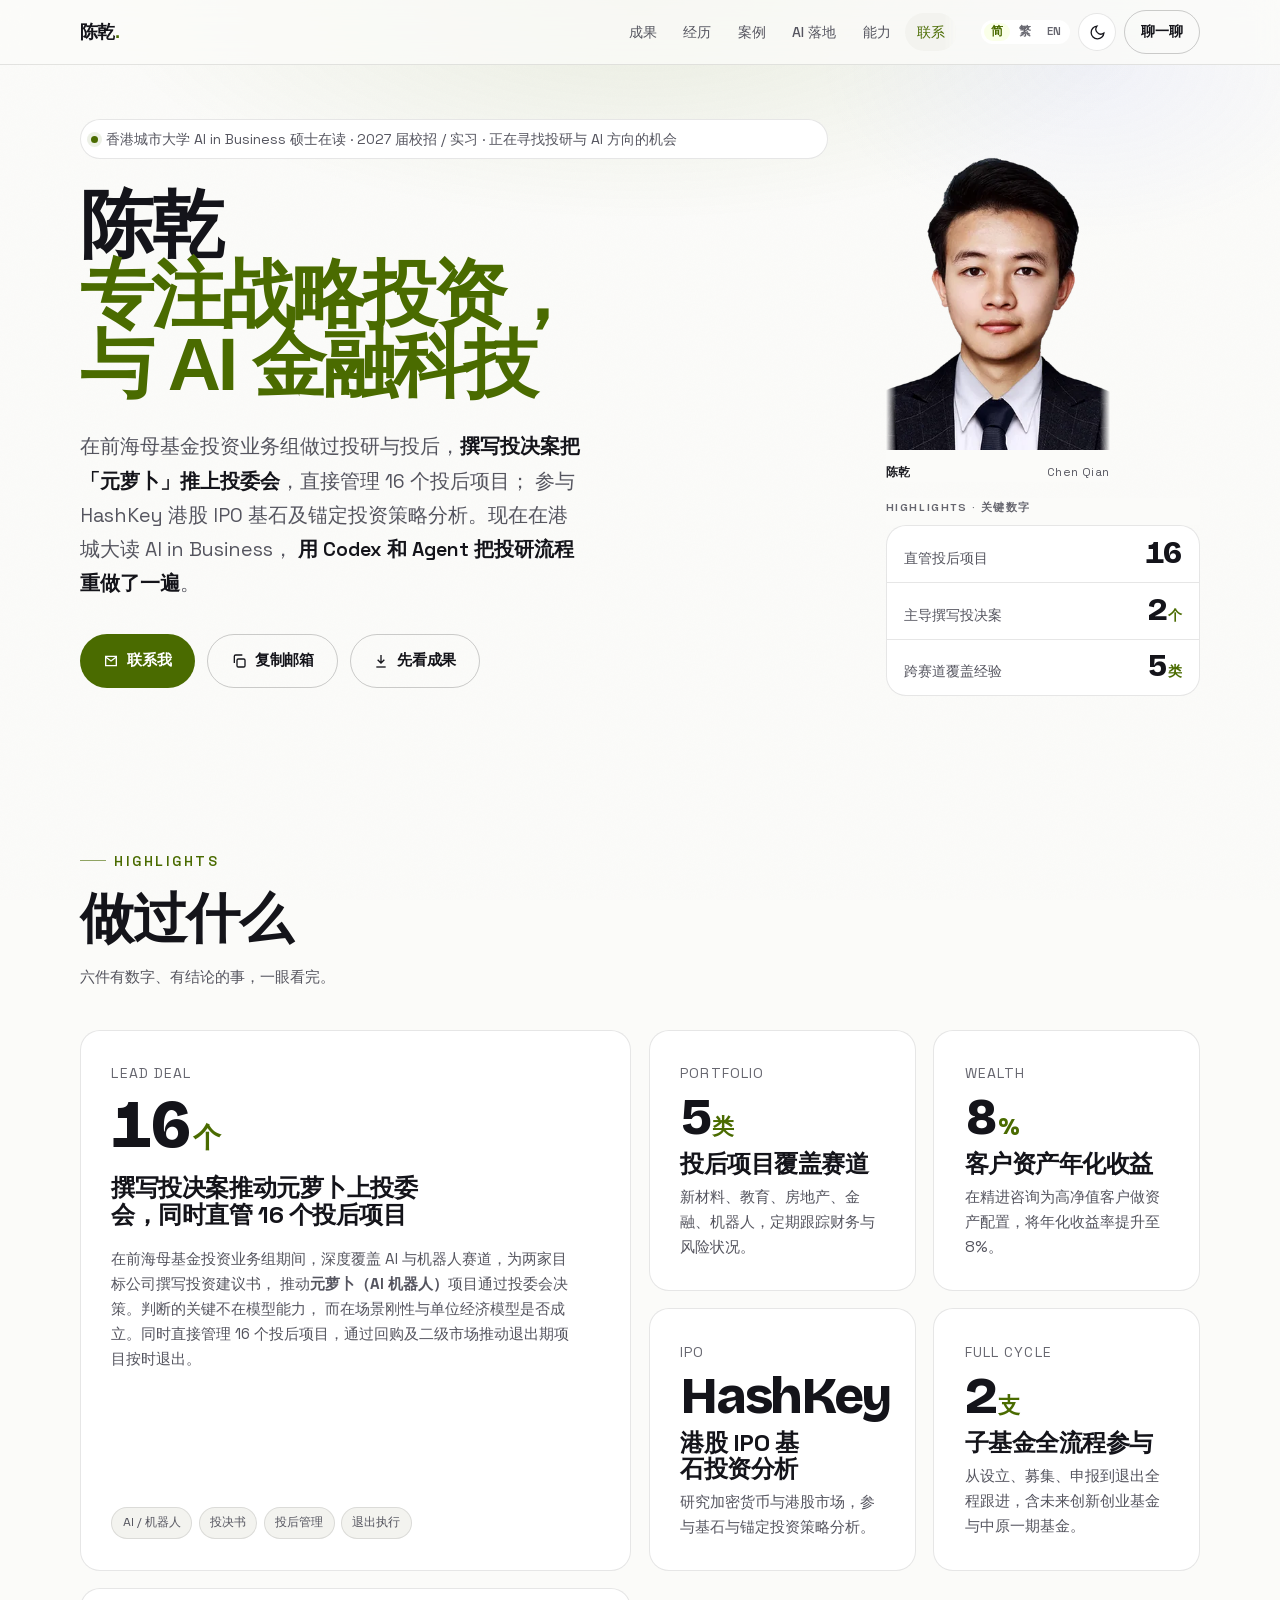
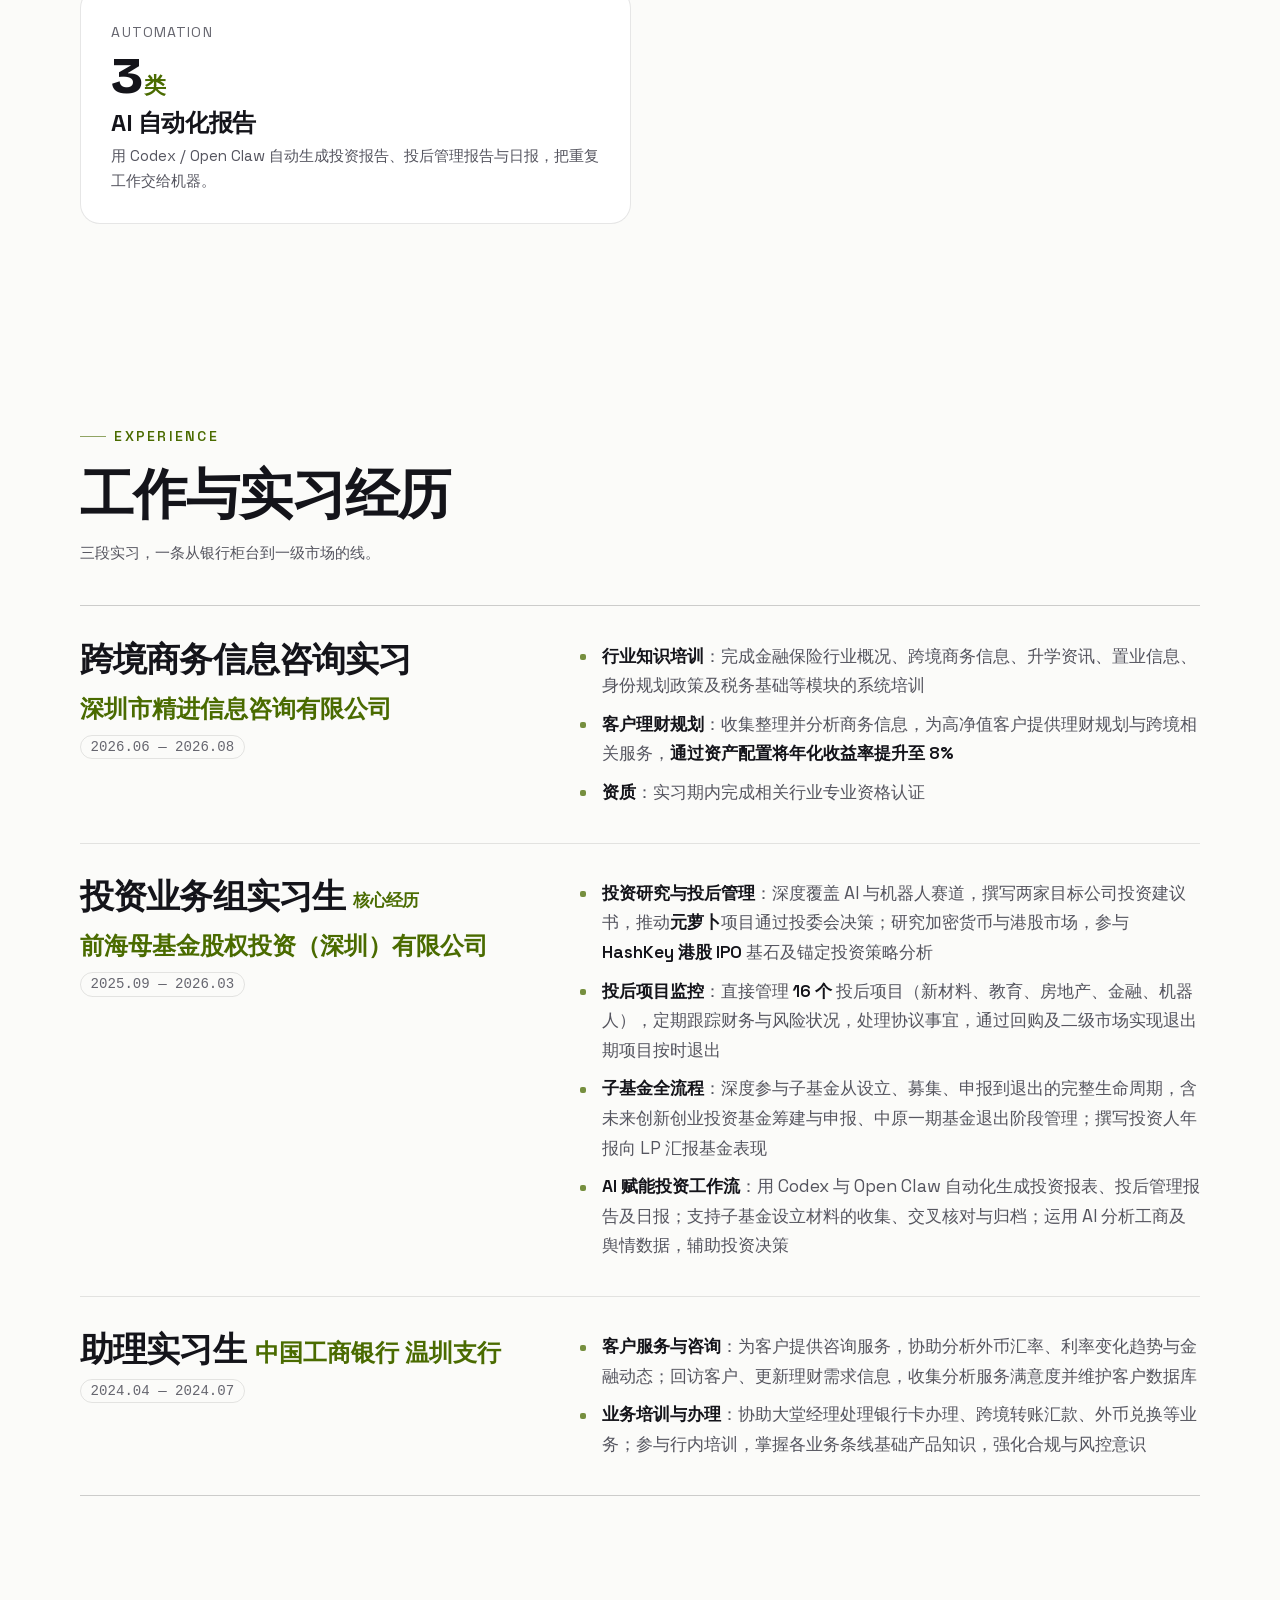
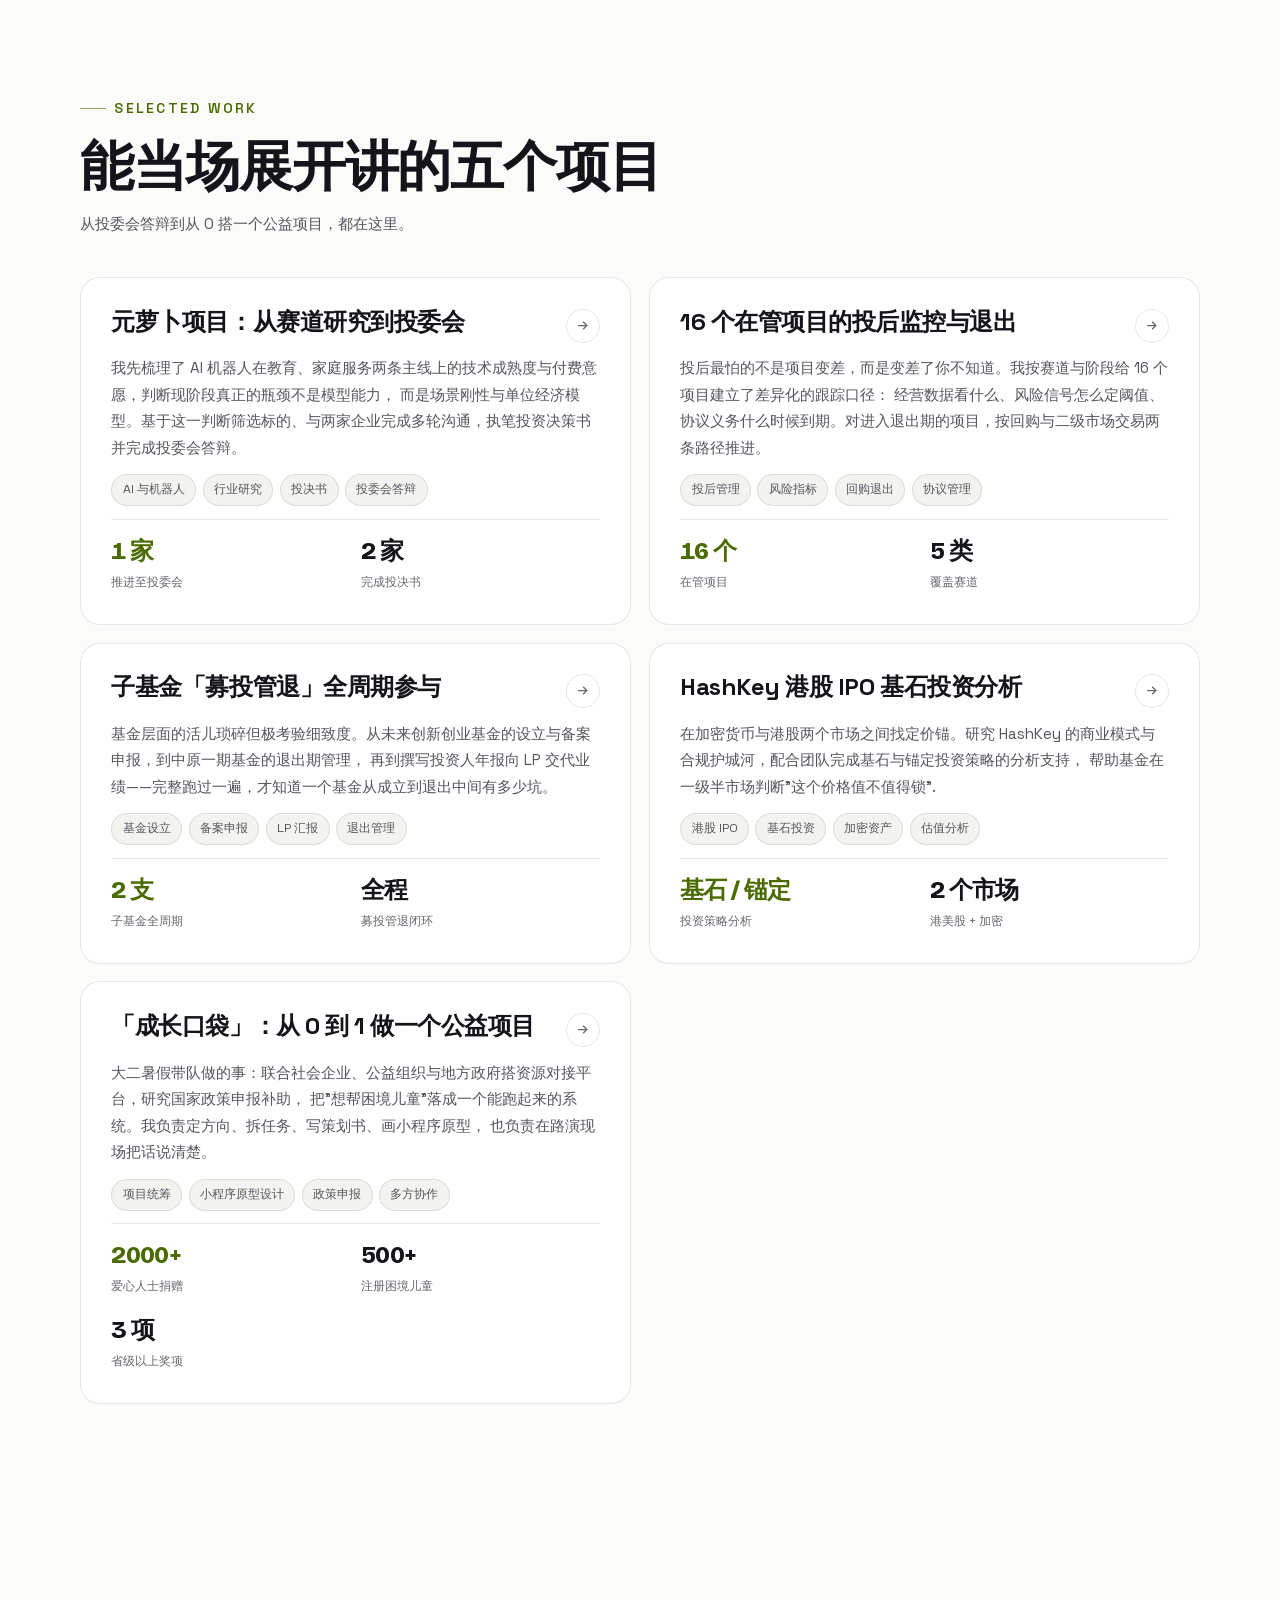
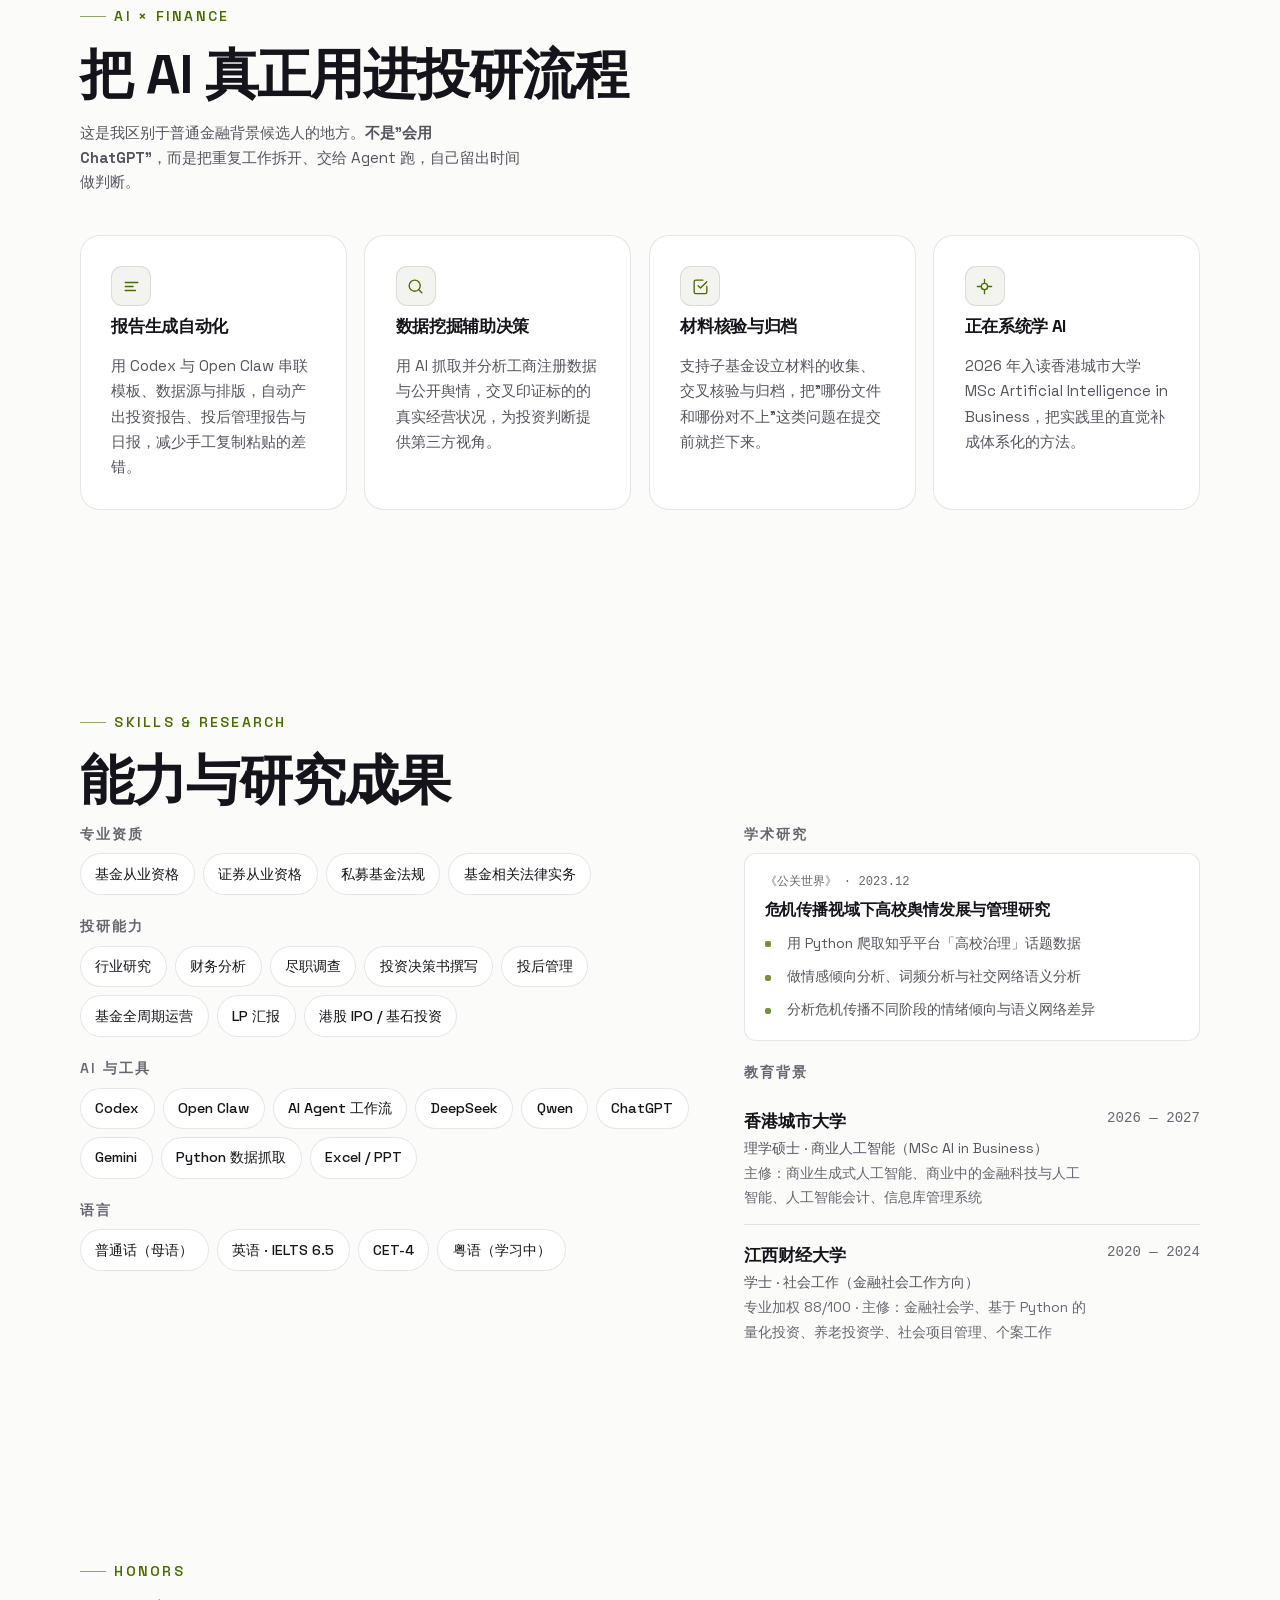
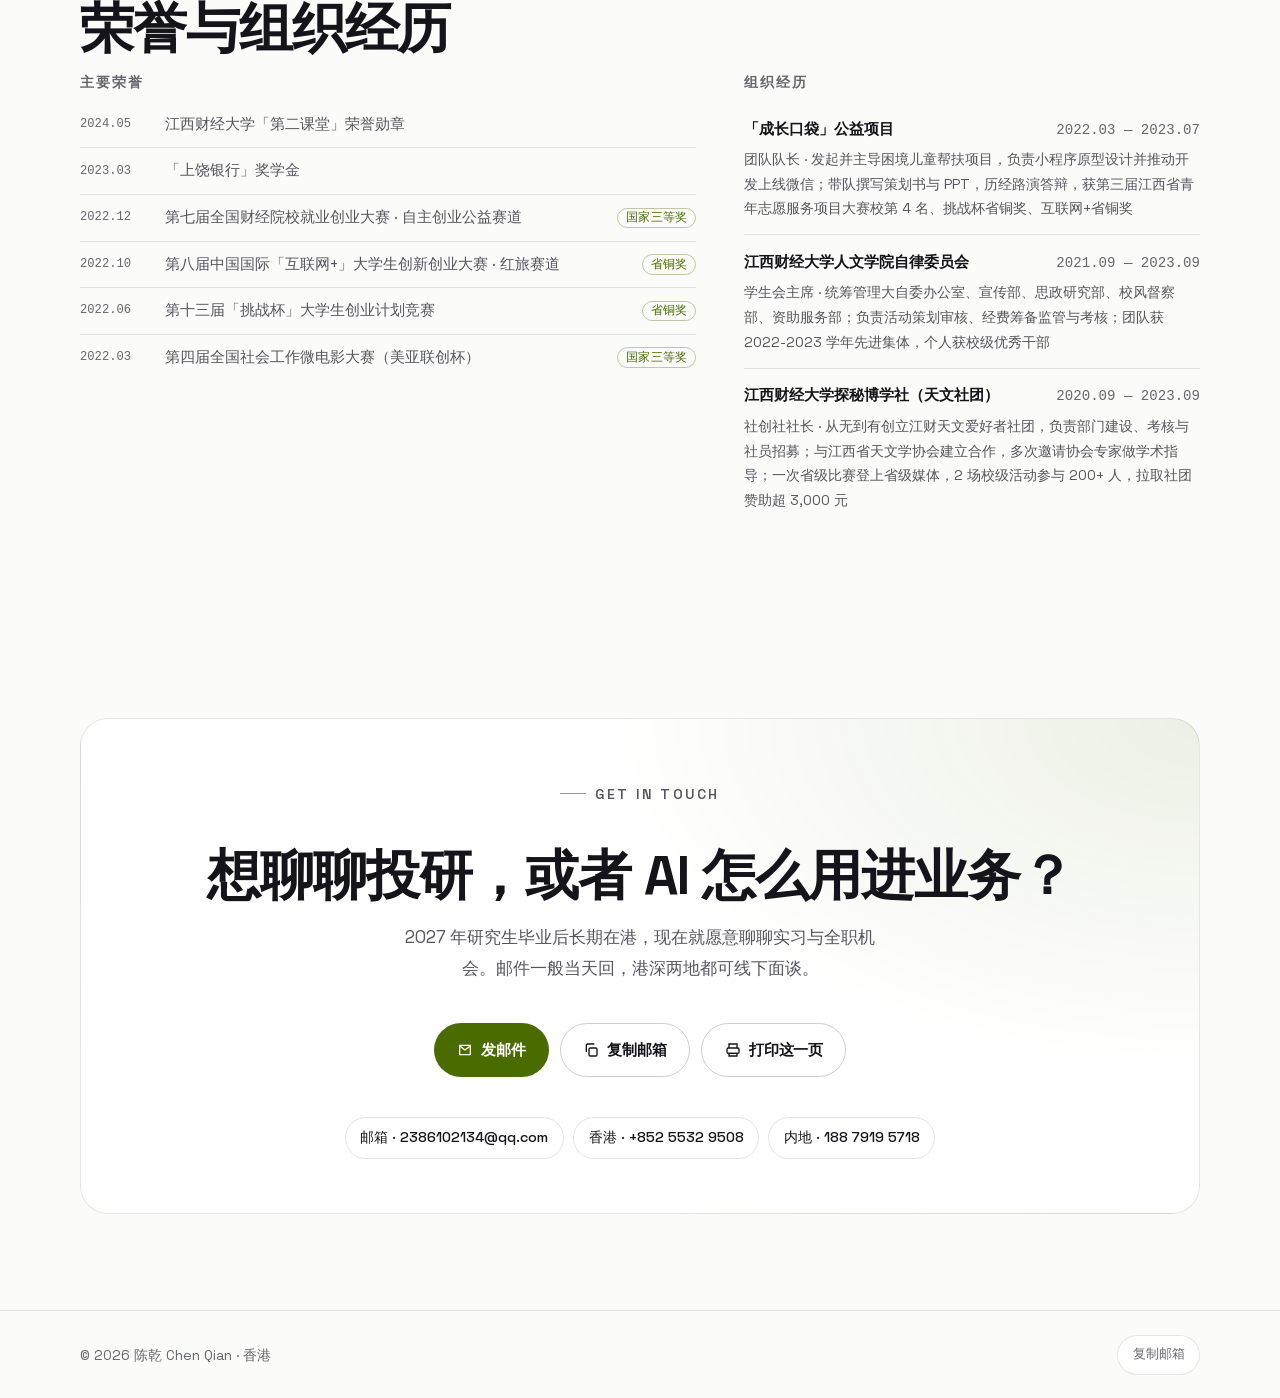
==== commit 46da8b77: "feat: 多语言版本（简/繁/EN）+ 顶部语言切换 + IP 自动选择语言" ====
--- a/index.html
+++ b/index.html
@@ -22,6 +22,41 @@
 <meta name="twitter:card" content="summary_large_image">
 
 <link rel="icon" href="assets/img/favicon.svg" type="image/svg+xml">
+<link rel="alternate" hreflang="zh-CN" href="https://cq-cq2333.github.io/">
+<link rel="alternate" hreflang="zh-TW" href="https://cq-cq2333.github.io/zh-tw/">
+<link rel="alternate" hreflang="en" href="https://cq-cq2333.github.io/en/">
+<link rel="alternate" hreflang="x-default" href="https://cq-cq2333.github.io/en/">
+
+<!-- 根据访问者 IP 自动选择语言（首次访问且用户未手动选择过时生效） -->
+<script>
+  (function () {
+    try {
+      var stored = localStorage.getItem('lang');
+      if (stored === 'zh-tw') { location.replace('/zh-tw/'); return; }
+      if (stored === 'en') { location.replace('/en/'); return; }
+      if (localStorage.getItem('geoDone')) return; // 只在首次访问时探测一次
+      localStorage.setItem('geoDone', '1');
+      var go = function (lang) {
+        try { localStorage.setItem('lang', lang); } catch (e) {}
+        if (lang === 'zh-tw') location.replace('/zh-tw/');
+        else if (lang === 'en') location.replace('/en/');
+      };
+      var pick = function (c) {
+        c = String(c || '').toUpperCase();
+        if (c === 'HK' || c === 'MO' || c === 'TW') go('zh-tw');
+        else if (c !== 'CN' && c !== 'SG' && c !== 'MY') go('en');
+      };
+      // 主源 ipapi.co，失败时回退 ipwho.is（均支持 CORS）
+      fetch('https://ipapi.co/json/').then(function (r) { return r.json(); }).then(function (d) {
+        pick(d.country_code);
+      }).catch(function () {
+        fetch('https://ipwho.is/').then(function (r) { return r.json(); }).then(function (d) {
+          pick(d.country_code);
+        }).catch(function () {});
+      });
+    } catch (e) {}
+  })();
+</script>
 <link rel="preload" href="assets/fonts/bricolage-var.woff2" as="font" type="font/woff2" crossorigin>
 <link rel="stylesheet" href="assets/css/style.css">
 
@@ -56,6 +91,11 @@
     </nav>
 
     <div class="nav-actions">
+      <div class="lang-switch" role="group" aria-label="语言 / Language">
+        <a href="/" class="active" aria-current="true">简</a>
+        <a href="/zh-tw/" onclick="try{localStorage.setItem('lang','zh-tw')}catch(e){}">繁</a>
+        <a href="/en/" onclick="try{localStorage.setItem('lang','en')}catch(e){}">EN</a>
+      </div>
       <button class="icon-btn no-print" id="theme-toggle" type="button" aria-label="切换深浅色主题">
         <svg viewBox="0 0 24 24" aria-hidden="true"><path d="M21 12.8A9 9 0 1111.2 3a7 7 0 009.8 9.8z"/></svg>
       </button>
--- a/assets/css/style.css
+++ b/assets/css/style.css
@@ -687,3 +687,148 @@
   .copy-row .pill { display: block !important; border: 0 !important; padding: 0 !important; font-size: 9pt !important; line-height: 1.6 !important; }
   .footer { display: none !important; }
 }
+
+/* ==========================================================================
+   夜间霓虹层（仅暗色主题；亮色主题完全保持原版）
+   原版排版 × 霓虹版配色：辉光加强、渐变更醒目
+   ========================================================================== */
+:root[data-theme='dark'] {
+  --bg: #090b10;
+  --bg-elev: #10131b;
+  --bg-elev-2: #151923;
+  --line: rgba(215, 255, 62, 0.12);
+  --line-strong: rgba(215, 255, 62, 0.24);
+  --text-dim: #a8b0c2;
+  --text-faint: #8b94a8;
+  --glow: rgba(215, 255, 62, 0.18);
+  --neon: #6ee7ff;
+}
+
+/* 暗色氛围：只在顶侧保留一点淡辉光，其余恢复原样的纯深色 */
+html[data-theme='dark'] body {
+  background-image:
+    radial-gradient(40% 26% at 50% 0%, rgba(215, 255, 62, 0.08), transparent 70%);
+}
+/* 顶部霓虹：仅 2px 渐变细光条 */
+html[data-theme='dark'] body::after {
+  background:
+    linear-gradient(90deg, var(--accent), var(--neon) 46%, rgba(110, 231, 255, 0) 94%) top / 100% 2px no-repeat;
+}
+
+/* 标题强调行：青柠 → 霓虹青渐变字 + 辉光 */
+html[data-theme='dark'] .hero h1 .accent-line {
+  background-image: linear-gradient(100deg, var(--accent) 8%, #9fff8a 44%, var(--neon) 92%);
+  -webkit-background-clip: text; background-clip: text;
+  color: transparent;
+  filter: drop-shadow(0 0 26px var(--glow)) drop-shadow(0 0 60px rgba(110, 231, 255, 0.14));
+}
+
+/* 数字高光：冷白 → 青柠 → 霓虹青 */
+html[data-theme='dark'] .card-num,
+html[data-theme='dark'] .stat-num {
+  background: linear-gradient(150deg, #f2ffd0 0%, var(--accent) 42%, var(--neon) 108%);
+  -webkit-background-clip: text; background-clip: text; color: transparent;
+}
+html[data-theme='dark'] .stat-num .unit,
+html[data-theme='dark'] .card-num .unit { -webkit-text-fill-color: var(--accent); }
+
+/* 区块标题点缀：eyebrow 前置霓虹短划 */
+html[data-theme='dark'] .eyebrow { color: color-mix(in srgb, var(--accent) 78%, var(--neon)); }
+html[data-theme='dark'] .eyebrow::before {
+  content: ''; display: inline-block; width: 1.6em; height: 2px;
+  margin-right: 0.6em; vertical-align: 0.22em;
+  background: linear-gradient(90deg, var(--accent), var(--neon));
+  box-shadow: 0 0 8px var(--glow);
+}
+
+/* 主按钮：霓虹渐变 + 光晕投影 */
+html[data-theme='dark'] .btn-primary {
+  background: linear-gradient(115deg, #d7ff3e 8%, #9fff8a 45%, #6ee7ff 95%);
+  color: #0a0c08;
+  box-shadow: 0 8px 26px -10px var(--glow), 0 0 30px -12px rgba(110, 231, 255, 0.5);
+}
+html[data-theme='dark'] .btn-primary:hover {
+  box-shadow: 0 12px 34px -10px var(--glow), 0 0 44px -10px rgba(110, 231, 255, 0.65);
+}
+
+/* 卡片悬停：霓虹描边 + 余晖显形 */
+html[data-theme='dark'] .card::after {
+  content: ''; position: absolute; inset: 0; z-index: 0;
+  background: radial-gradient(120% 80% at 50% 0%, var(--glow), transparent 62%);
+  opacity: 0; transition: opacity 0.3s; pointer-events: none;
+}
+html[data-theme='dark'] .card > * { position: relative; z-index: 1; }
+html[data-theme='dark'] .card:hover {
+  border-color: color-mix(in srgb, var(--accent) 45%, transparent);
+  box-shadow: 0 26px 54px -26px rgba(0, 0, 0, 0.85), 0 0 44px -20px var(--glow);
+}
+html[data-theme='dark'] .card:hover::after { opacity: 1; }
+
+/* 抠图证件照：夜间保留原图白底（照片原大小矩形），四周窄幅羽化融入黑色页面 */
+html[data-theme='dark'] .portrait-card img {
+  background: linear-gradient(180deg, #ffffff 0%, #f6f6f2 60%, #ecece8 100%);
+  -webkit-mask-image:
+    linear-gradient(180deg, transparent 0, #000 30px),
+    linear-gradient(0deg, transparent 0, #000 26px),
+    linear-gradient(90deg, transparent 0, #000 26px, #000 calc(100% - 26px), transparent 100%);
+          mask-image:
+    linear-gradient(180deg, transparent 0, #000 30px),
+    linear-gradient(0deg, transparent 0, #000 26px),
+    linear-gradient(90deg, transparent 0, #000 26px, #000 calc(100% - 26px), transparent 100%);
+  -webkit-mask-composite: source-in;
+          mask-composite: intersect;
+  border-radius: 0;
+  box-shadow: none;
+}
+html[data-theme='dark'] .hero-avatar img {
+  background: linear-gradient(180deg, #ffffff 0%, #f2f2ee 100%);
+  -webkit-mask-image:
+    linear-gradient(180deg, transparent 0, #000 12px),
+    linear-gradient(0deg, transparent 0, #000 10px),
+    linear-gradient(90deg, transparent 0, #000 10px, #000 calc(100% - 10px), transparent 100%);
+          mask-image:
+    linear-gradient(180deg, transparent 0, #000 12px),
+    linear-gradient(0deg, transparent 0, #000 10px),
+    linear-gradient(90deg, transparent 0, #000 10px, #000 calc(100% - 10px), transparent 100%);
+  -webkit-mask-composite: source-in;
+          mask-composite: intersect;
+}
+
+/* 主题切换平滑过渡 */
+body, .nav, .card, .contact-card, .hero-stats, .hero-stats > div,
+.pill, .tag, .paper, .btn, .icon-btn, .job {
+  transition-property: background-color, background, color, border-color, box-shadow, transform, opacity;
+  transition-duration: 0.3s;
+  transition-timing-function: ease;
+}
+
+/* ============================================================
+   语言切换器（简 / 繁 / EN）
+   ============================================================ */
+.lang-switch {
+  display: inline-flex;
+  align-items: center;
+  gap: 2px;
+  padding: 3px;
+  border: 1px solid var(--border);
+  border-radius: 999px;
+  background: var(--bg-elev);
+}
+.lang-switch a {
+  font-size: .72rem;
+  font-weight: 600;
+  line-height: 1;
+  padding: .32em .6em;
+  border-radius: 999px;
+  color: var(--text-faint);
+  text-decoration: none;
+  transition: color .15s ease, background .15s ease;
+}
+.lang-switch a:hover { color: var(--text); }
+.lang-switch a.active {
+  color: var(--accent);
+  background: var(--accent-soft, rgba(215,255,62,.12));
+}
+@media (max-width: 720px) {
+  .lang-switch a { font-size: .68rem; padding: .3em .5em; }
+}
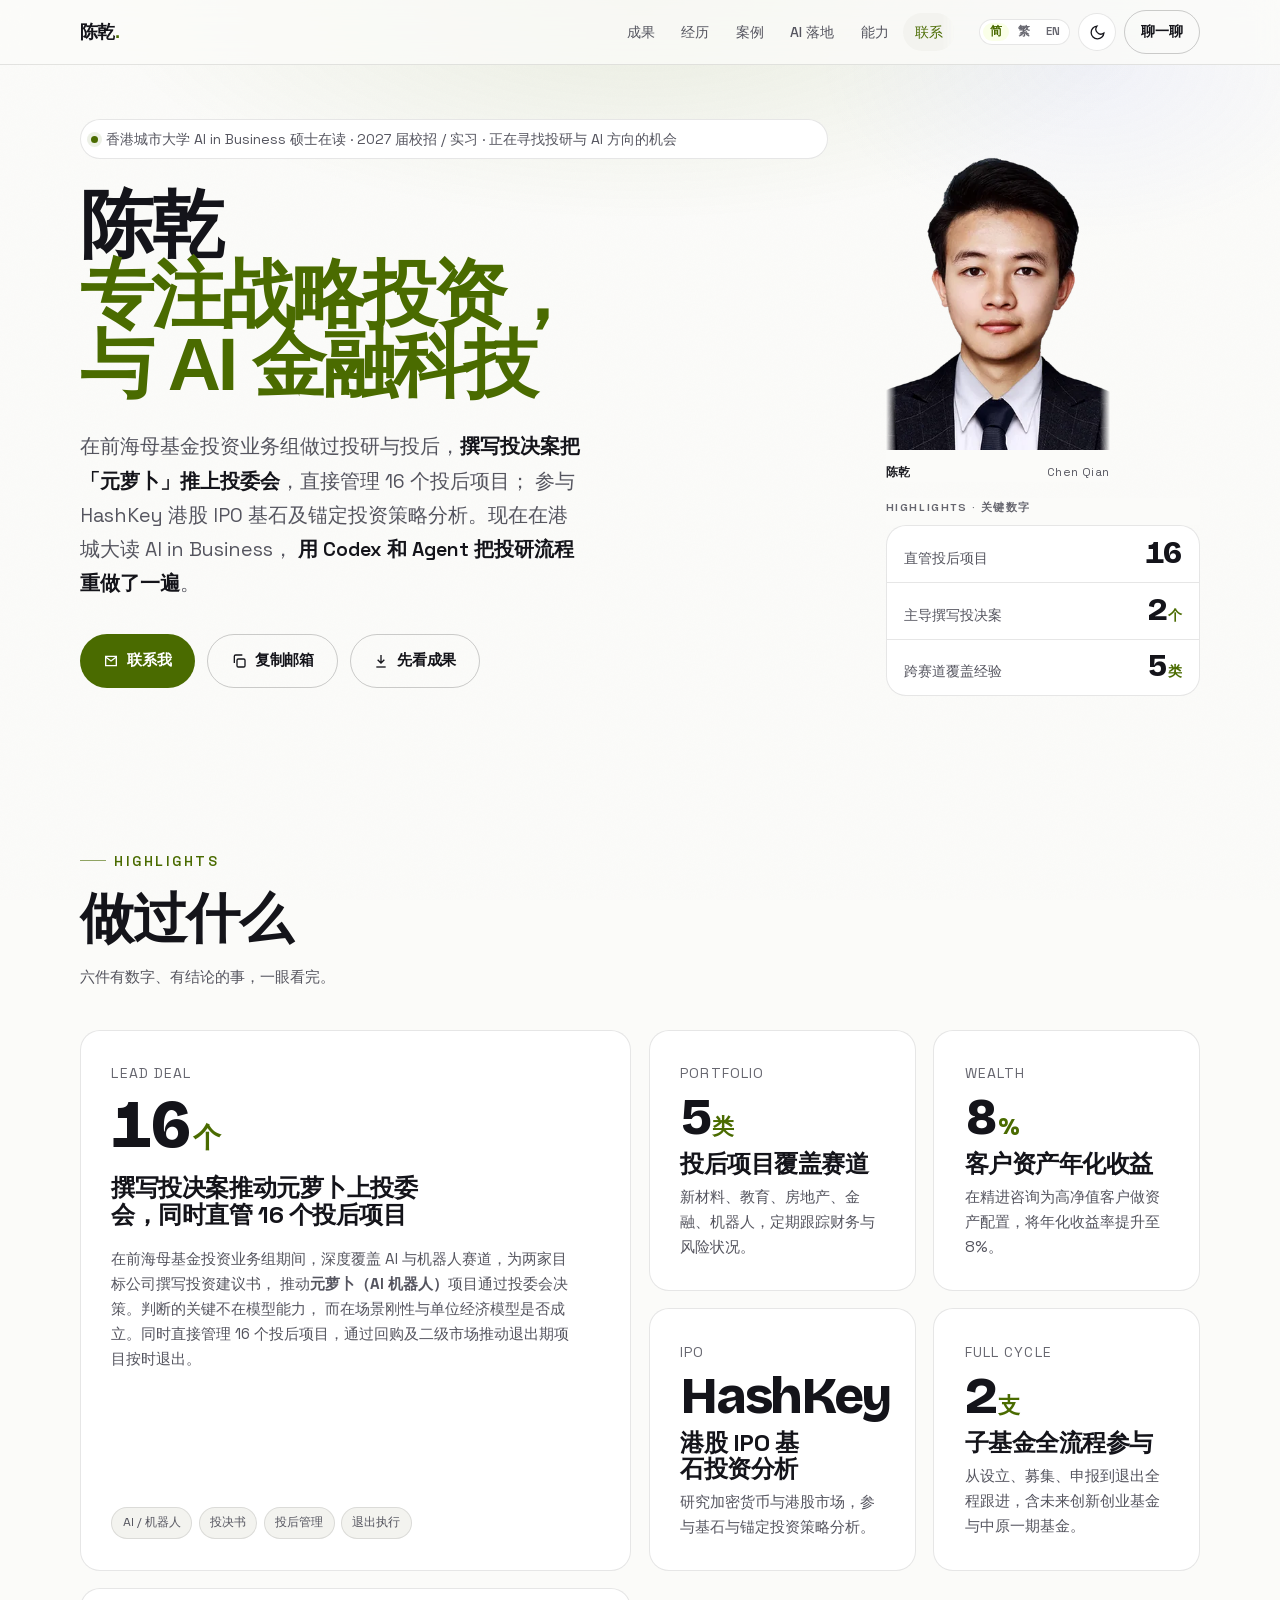
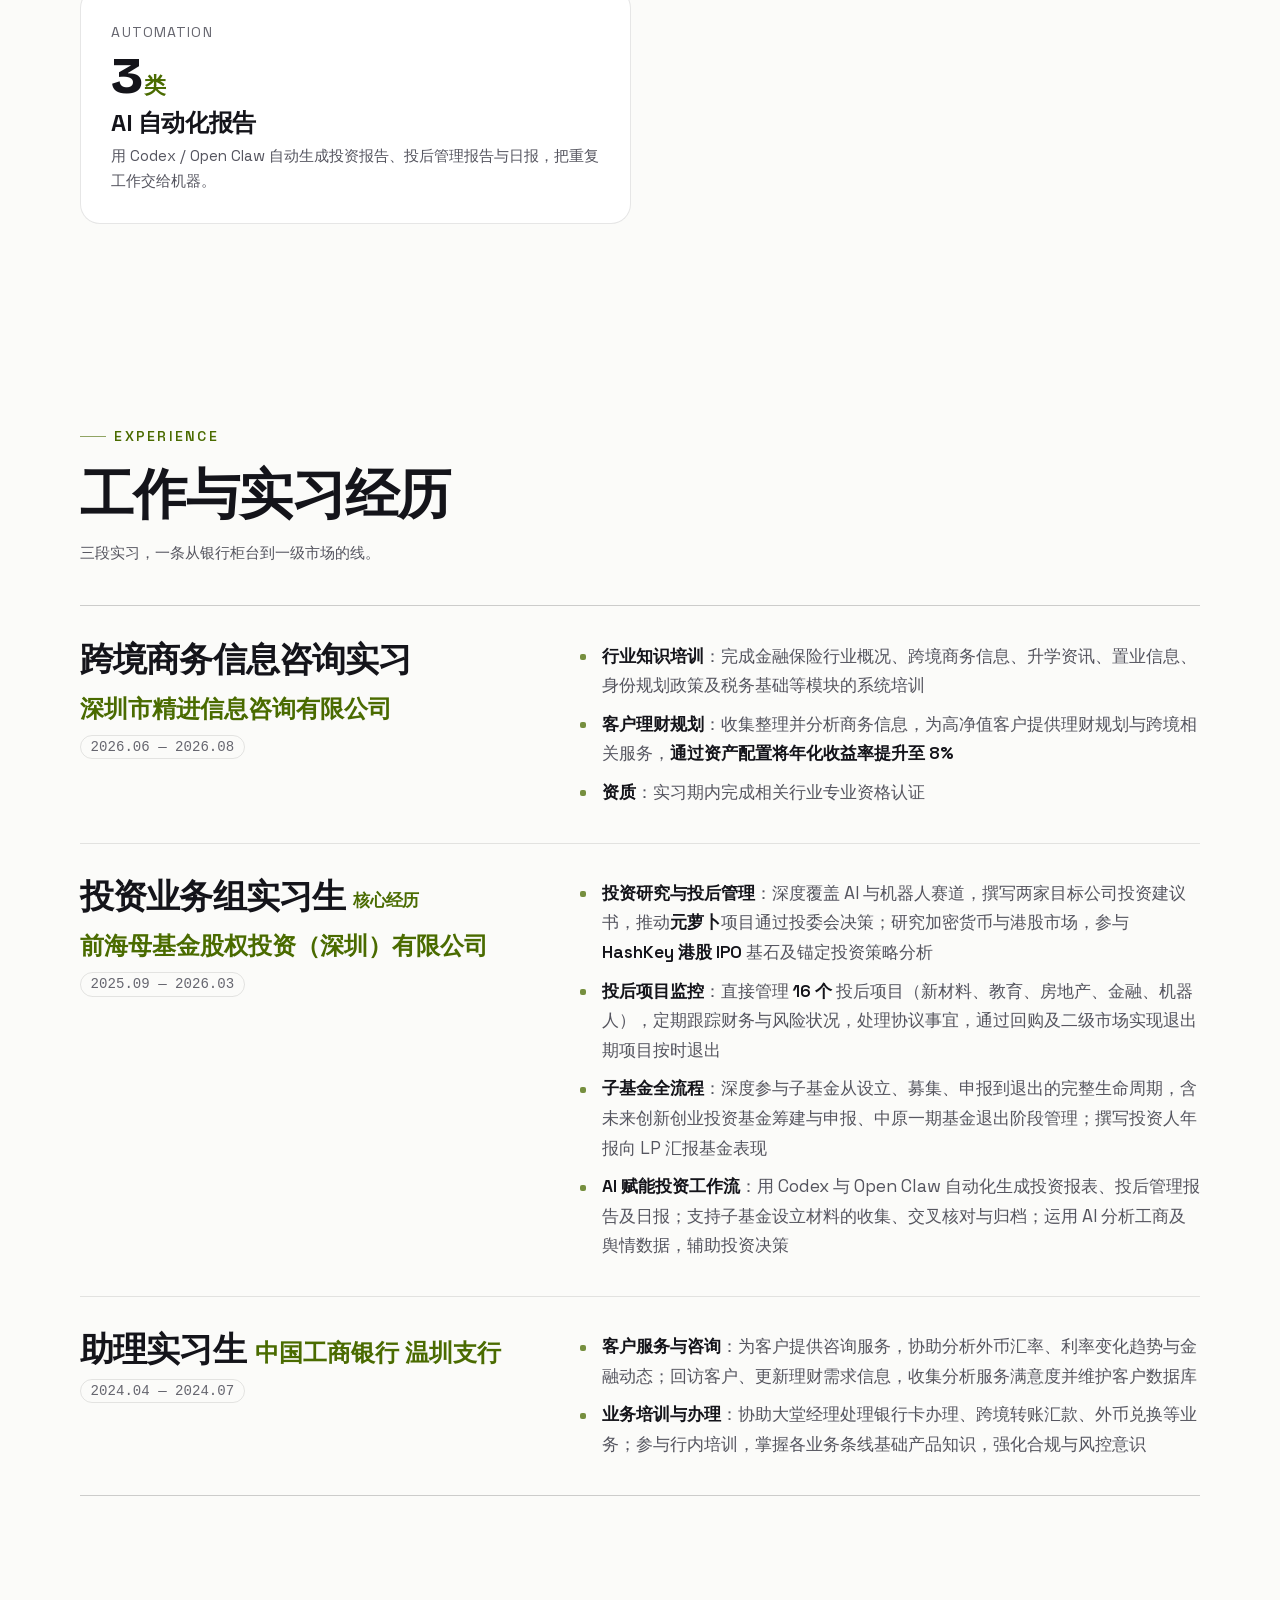
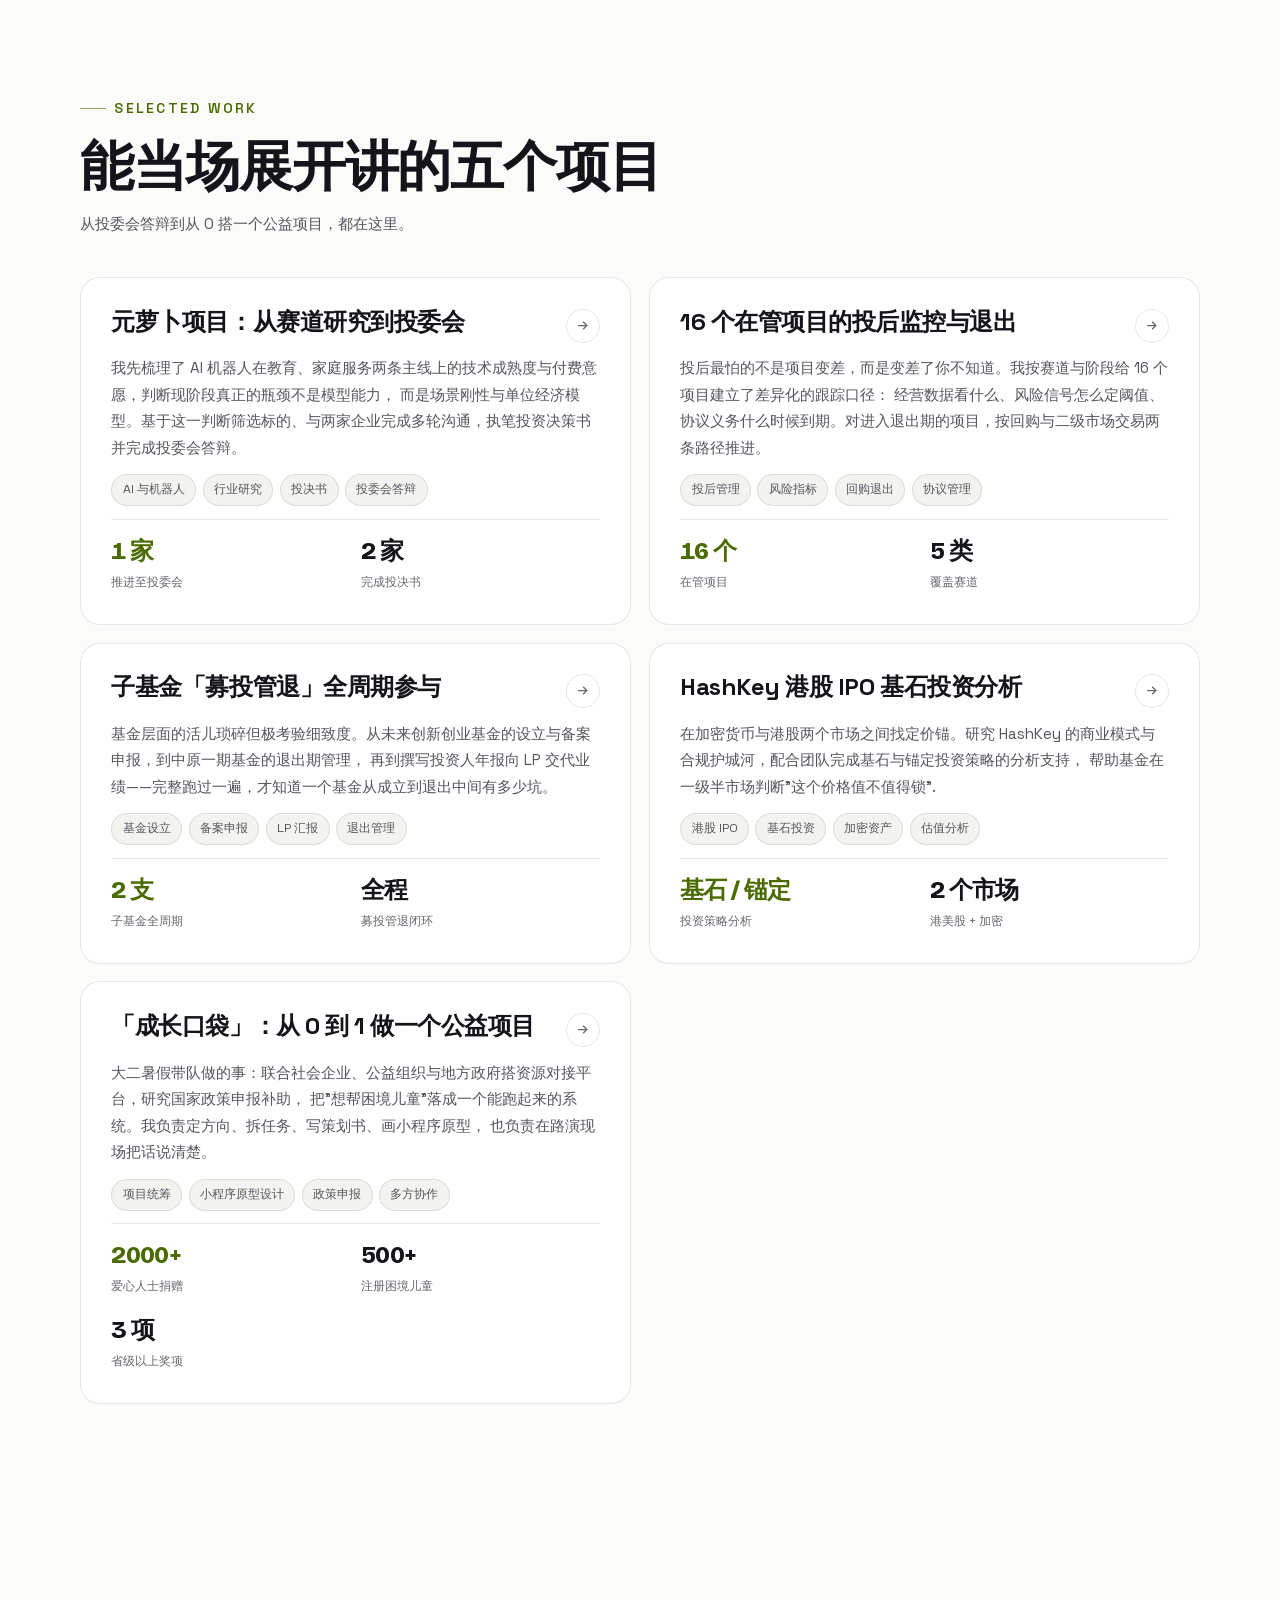
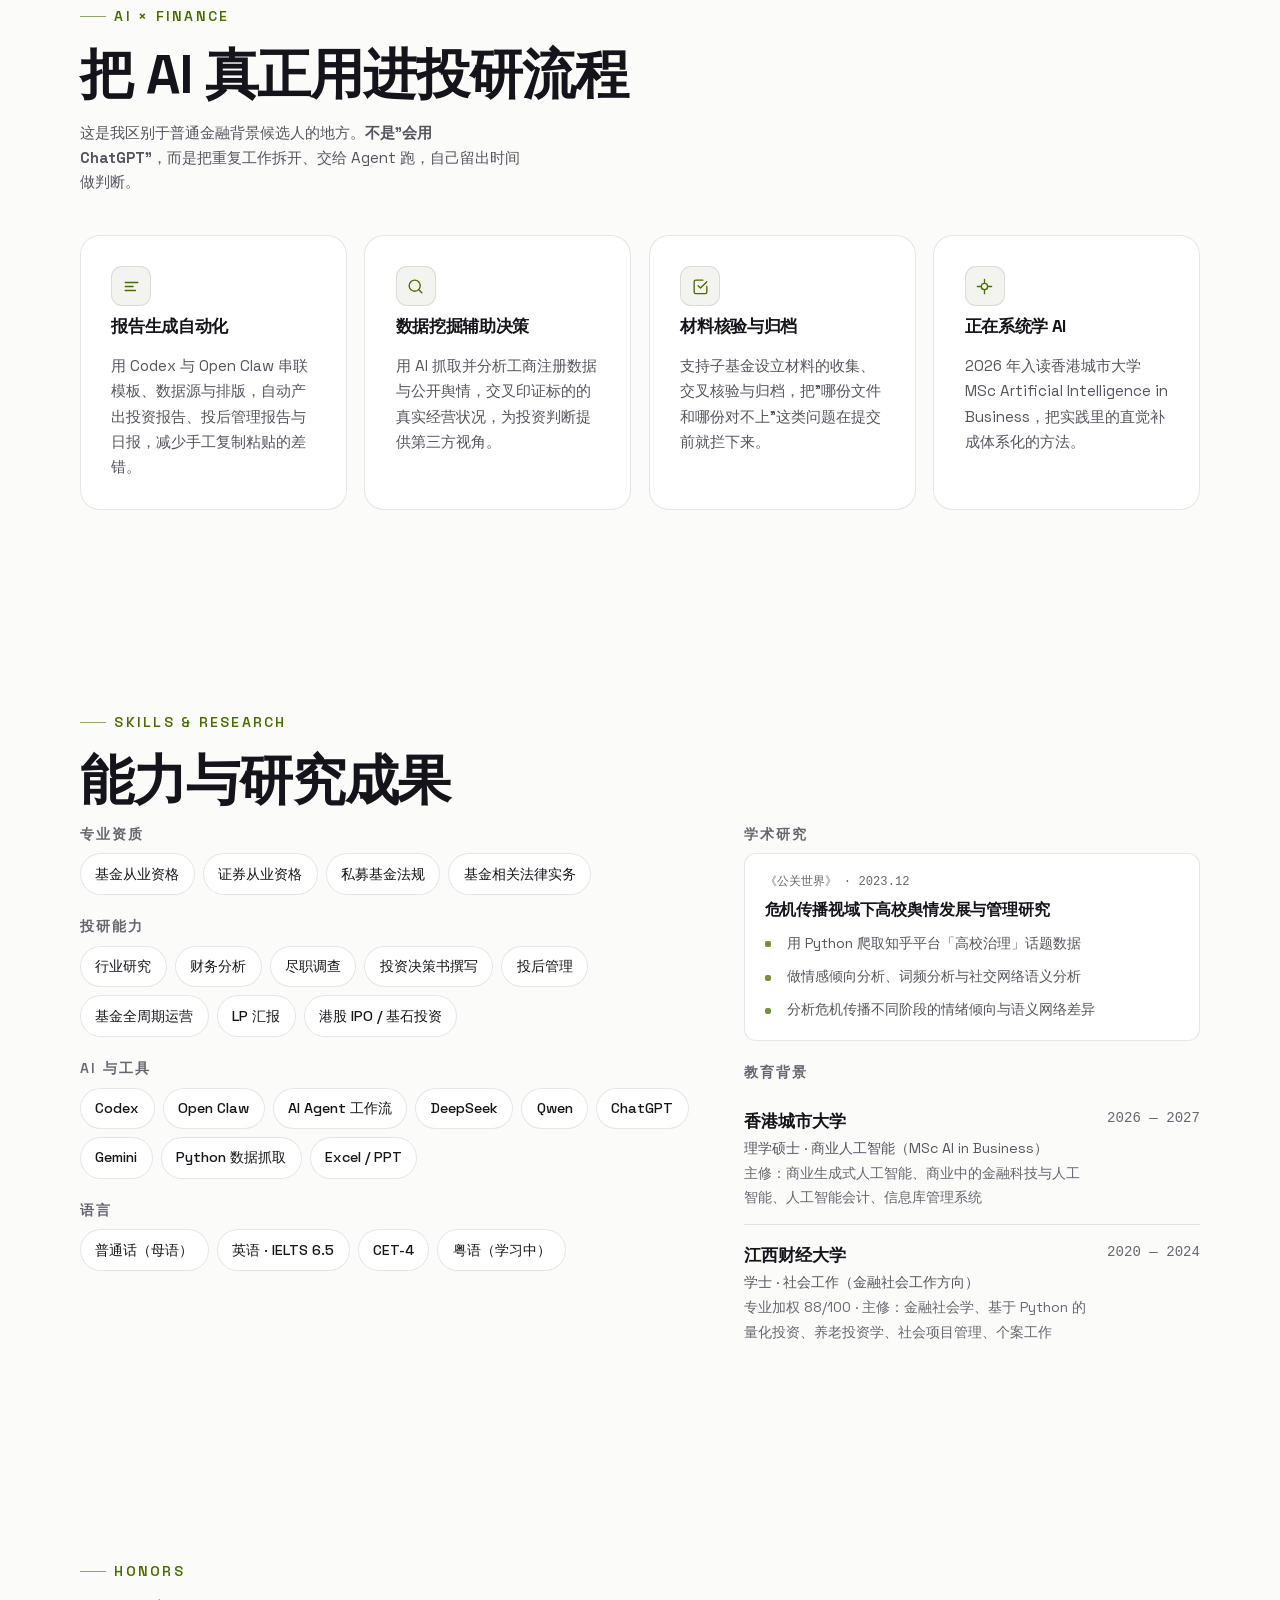
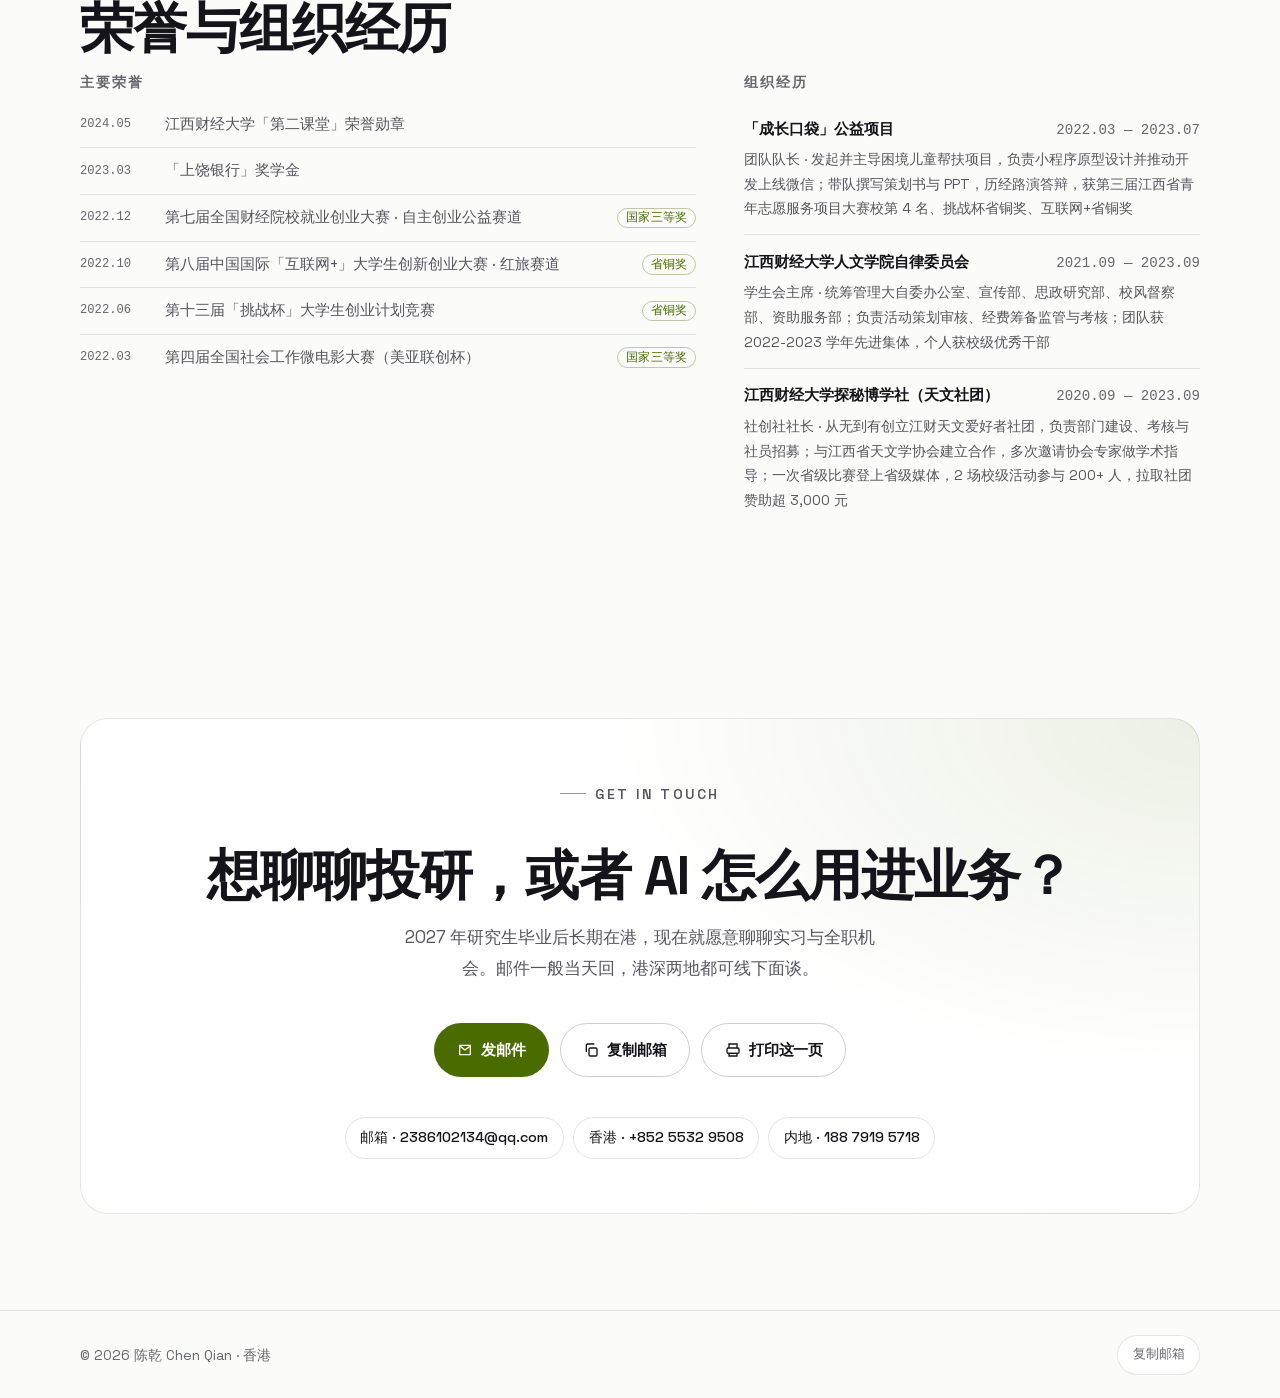
==== commit a523c539: "fix: 繁体切换简体弹回 bug + 语言链接相对路径 + Safari 兼容加固 + 霓虹渐变统一为青柠→霓虹青（去辉光）" ====
--- a/index.html
+++ b/index.html
@@ -32,14 +32,14 @@
   (function () {
     try {
       var stored = localStorage.getItem('lang');
-      if (stored === 'zh-tw') { location.replace('/zh-tw/'); return; }
-      if (stored === 'en') { location.replace('/en/'); return; }
+      if (stored === 'zh-tw') { location.replace('./zh-tw/'); return; }
+      if (stored === 'en') { location.replace('./en/'); return; }
       if (localStorage.getItem('geoDone')) return; // 只在首次访问时探测一次
       localStorage.setItem('geoDone', '1');
       var go = function (lang) {
         try { localStorage.setItem('lang', lang); } catch (e) {}
-        if (lang === 'zh-tw') location.replace('/zh-tw/');
-        else if (lang === 'en') location.replace('/en/');
+        if (lang === 'zh-tw') location.replace('./zh-tw/');
+        else if (lang === 'en') location.replace('./en/');
       };
       var pick = function (c) {
         c = String(c || '').toUpperCase();
@@ -92,9 +92,9 @@
 
     <div class="nav-actions">
       <div class="lang-switch" role="group" aria-label="语言 / Language">
-        <a href="/" class="active" aria-current="true">简</a>
-        <a href="/zh-tw/" onclick="try{localStorage.setItem('lang','zh-tw')}catch(e){}">繁</a>
-        <a href="/en/" onclick="try{localStorage.setItem('lang','en')}catch(e){}">EN</a>
+        <a href="./" class="active" aria-current="true">简</a>
+        <a href="./zh-tw/" onclick="try{localStorage.setItem('lang','zh-tw')}catch(e){}">繁</a>
+        <a href="./en/" onclick="try{localStorage.setItem('lang','en')}catch(e){}">EN</a>
       </div>
       <button class="icon-btn no-print" id="theme-toggle" type="button" aria-label="切换深浅色主题">
         <svg viewBox="0 0 24 24" aria-hidden="true"><path d="M21 12.8A9 9 0 1111.2 3a7 7 0 009.8 9.8z"/></svg>
--- a/assets/css/style.css
+++ b/assets/css/style.css
@@ -165,7 +165,9 @@
 /* ---------- 5. 顶部导航 ---------- */
 .nav {
   position: sticky; top: 0; z-index: 50;
-  backdrop-filter: blur(14px);
+  -webkit-backdrop-filter: blur(14px);
+          backdrop-filter: blur(14px);
+  background: var(--bg); /* 兜底：不支持 color-mix 的旧 Safari 用不透明背景 */
   background: color-mix(in srgb, var(--bg) 78%, transparent);
   border-bottom: 1px solid var(--line);
 }
@@ -177,7 +179,8 @@
   min-width: 0; flex: 0 1 auto;
   overflow-x: auto; scrollbar-width: none;
   -ms-overflow-style: none;
-  mask-image: linear-gradient(90deg, transparent 0, #000 12px, #000 calc(100% - 12px), transparent 100%);
+  -webkit-mask-image: linear-gradient(90deg, transparent 0, #000 12px, #000 calc(100% - 12px), transparent 100%);
+          mask-image: linear-gradient(90deg, transparent 0, #000 12px, #000 calc(100% - 12px), transparent 100%);
 }
 .nav-links::-webkit-scrollbar { display: none; }
 .nav-links a { white-space: nowrap; }
@@ -203,11 +206,12 @@
 }
 .nav-links a:hover, .nav-links a.is-active { color: var(--text); background: var(--bg-elev-2); }
 .nav-links a.is-active { color: var(--accent); }
-.nav-actions { display: flex; align-items: center; gap: 0.5rem; margin-left: auto; }
+.nav-actions { display: flex; align-items: center; gap: 0.5rem; margin-left: auto; flex-shrink: 0; }
 .nav-links + .nav-actions { margin-left: 0; }
 
 .icon-btn {
   display: grid; place-items: center; width: 38px; height: 38px;
+  color: var(--text);
   border: 1px solid var(--line); border-radius: 50%;
   background: var(--bg-elev); transition: border-color 0.2s, transform 0.2s;
 }
@@ -633,7 +637,7 @@
     box-shadow: none !important; break-inside: avoid;
   }
   .card::after { display: none !important; }
-  .card-num, .stat-num, .metric-val, .job-company, .eyebrow { color: #000 !important; }
+  .card-num, .stat-num, .metric-val, .job-company, .eyebrow { color: #000 !important; -webkit-text-fill-color: #000 !important; filter: none !important; background: none !important; }
   .card-text, .project-desc, .job-list li, .hero-sub { color: #333 !important; }
   .bento, .projects { grid-template-columns: repeat(2, 1fr) !important; }
   .hero-stats { grid-template-columns: repeat(3, 1fr); }
@@ -715,35 +719,38 @@
     linear-gradient(90deg, var(--accent), var(--neon) 46%, rgba(110, 231, 255, 0) 94%) top / 100% 2px no-repeat;
 }
 
-/* 标题强调行：青柠 → 霓虹青渐变字 + 辉光 */
+/* 标题强调行：青柠 → 霓虹青渐变字（无辉光） */
 html[data-theme='dark'] .hero h1 .accent-line {
-  background-image: linear-gradient(100deg, var(--accent) 8%, #9fff8a 44%, var(--neon) 92%);
+  background-image: linear-gradient(100deg, var(--accent) 5%, var(--neon) 95%);
   -webkit-background-clip: text; background-clip: text;
   color: transparent;
-  filter: drop-shadow(0 0 26px var(--glow)) drop-shadow(0 0 60px rgba(110, 231, 255, 0.14));
-}
-
-/* 数字高光：冷白 → 青柠 → 霓虹青 */
+}
+
+/* 数字高光：冷白 → 青柠 → 霓虹青（无辉光） */
 html[data-theme='dark'] .card-num,
 html[data-theme='dark'] .stat-num {
-  background: linear-gradient(150deg, #f2ffd0 0%, var(--accent) 42%, var(--neon) 108%);
+  background: linear-gradient(150deg, var(--accent) 0%, var(--neon) 110%);
   -webkit-background-clip: text; background-clip: text; color: transparent;
 }
 html[data-theme='dark'] .stat-num .unit,
 html[data-theme='dark'] .card-num .unit { -webkit-text-fill-color: var(--accent); }
 
-/* 区块标题点缀：eyebrow 前置霓虹短划 */
-html[data-theme='dark'] .eyebrow { color: color-mix(in srgb, var(--accent) 78%, var(--neon)); }
+/* 区块标题点缀：eyebrow 渐变霓虹字（无辉光），前置短划霓虹渐变 */
+html[data-theme='dark'] .eyebrow {
+  background: linear-gradient(95deg, var(--accent) 10%, var(--neon) 100%);
+  -webkit-background-clip: text; background-clip: text;
+  color: transparent;
+  -webkit-text-fill-color: transparent;
+}
 html[data-theme='dark'] .eyebrow::before {
   content: ''; display: inline-block; width: 1.6em; height: 2px;
   margin-right: 0.6em; vertical-align: 0.22em;
   background: linear-gradient(90deg, var(--accent), var(--neon));
-  box-shadow: 0 0 8px var(--glow);
 }
 
 /* 主按钮：霓虹渐变 + 光晕投影 */
 html[data-theme='dark'] .btn-primary {
-  background: linear-gradient(115deg, #d7ff3e 8%, #9fff8a 45%, #6ee7ff 95%);
+  background: linear-gradient(115deg, var(--accent) 5%, var(--neon) 95%);
   color: #0a0c08;
   box-shadow: 0 8px 26px -10px var(--glow), 0 0 30px -12px rgba(110, 231, 255, 0.5);
 }
@@ -810,7 +817,7 @@
   align-items: center;
   gap: 2px;
   padding: 3px;
-  border: 1px solid var(--border);
+  border: 1px solid var(--line);
   border-radius: 999px;
   background: var(--bg-elev);
 }
